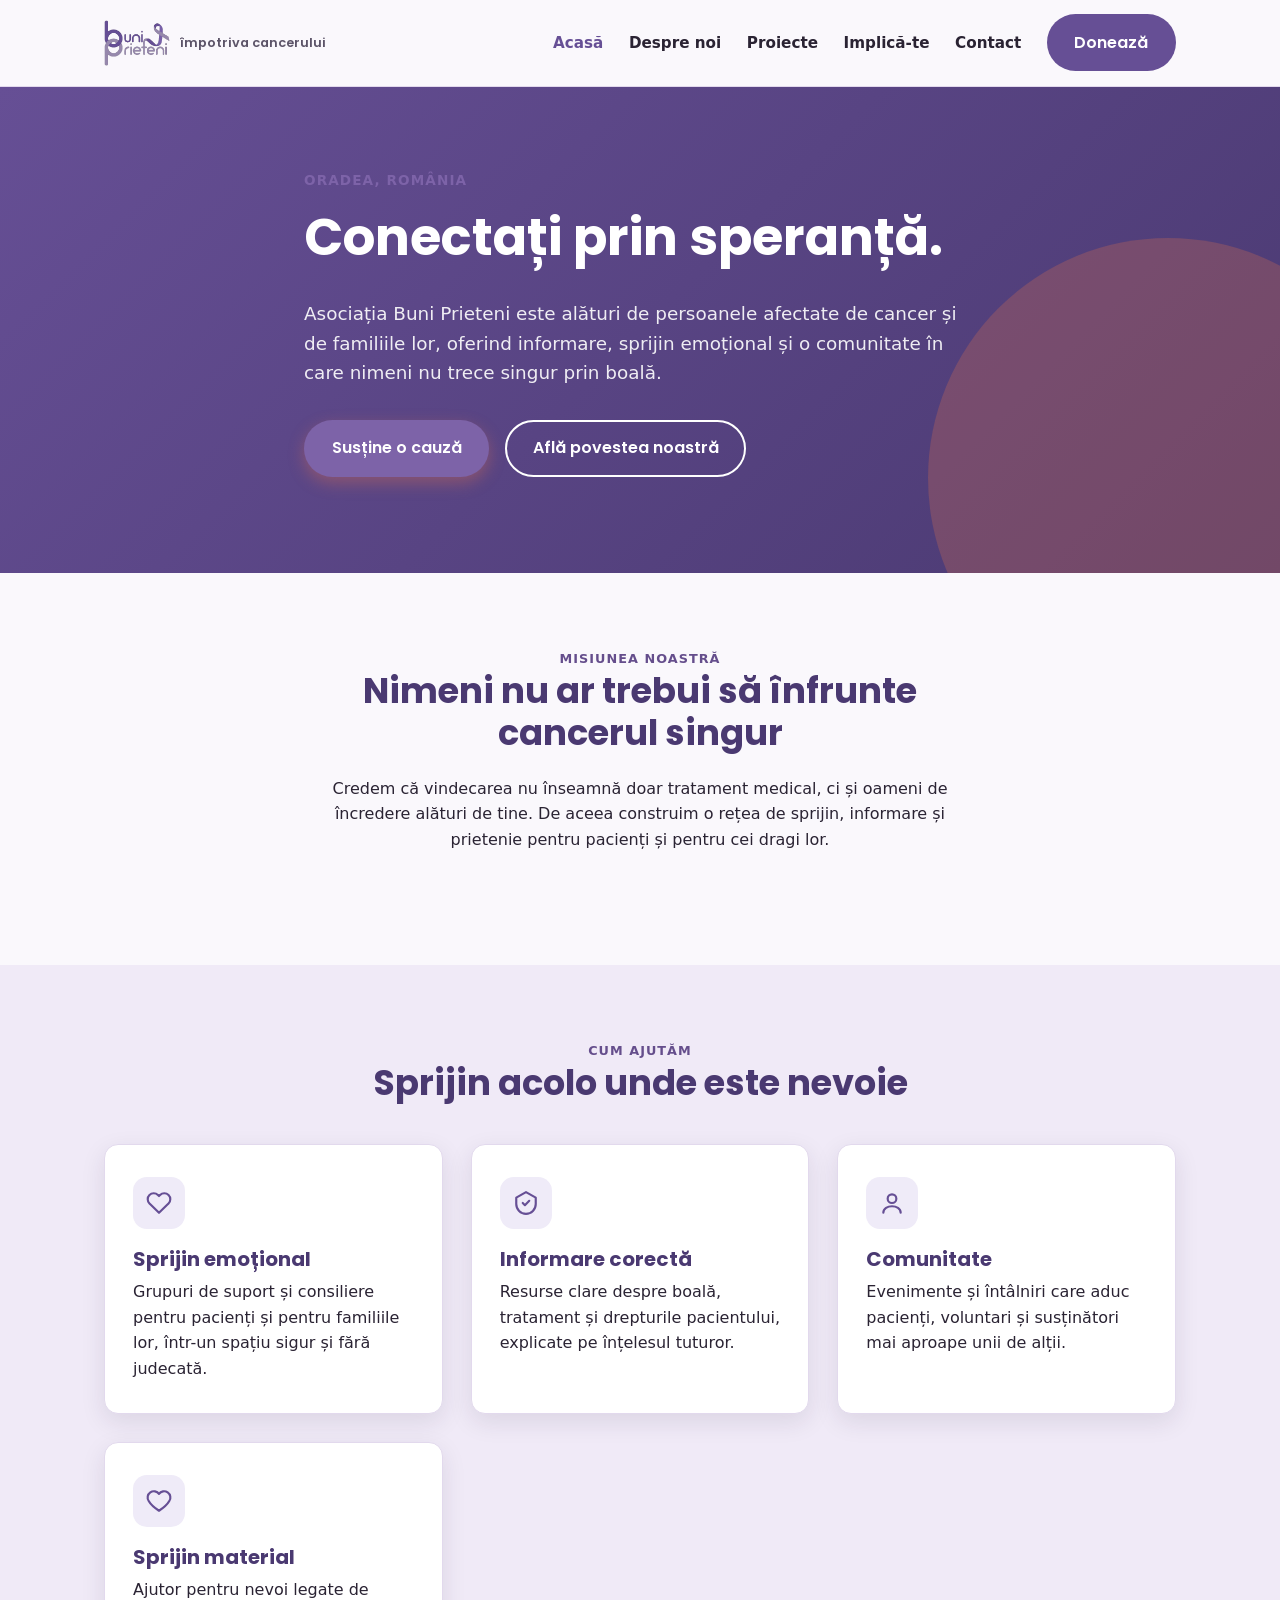
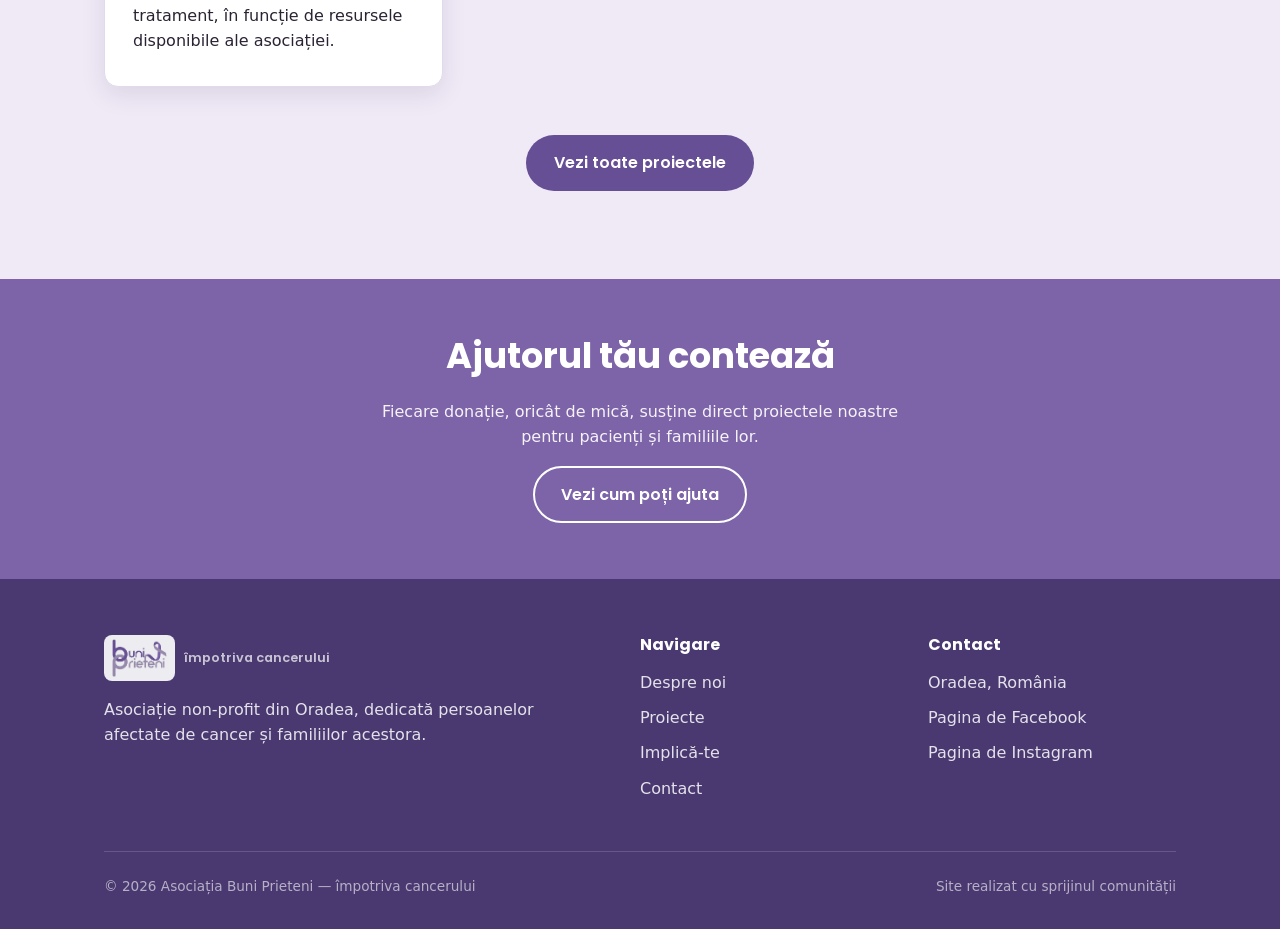
==== index.html @ 557af730 "Add Instagram links, rename Programe to Proiecte, add real projects - Add Instagram page link to eve" ====
<!DOCTYPE html>
<html lang="ro">
<head>
  <meta charset="UTF-8" />
  <meta name="viewport" content="width=device-width, initial-scale=1.0" />
  <title>Asociația Buni Prieteni — Împotriva cancerului, conectați prin speranță</title>
  <meta name="description" content="Asociația Buni Prieteni sprijină persoanele afectate de cancer și familiile acestora din Oradea, prin informare, suport emoțional și comunitate." />
  <link rel="icon" type="image/png" href="assets/img/favicon.png" />
  <link rel="preconnect" href="https://fonts.googleapis.com" />
  <link rel="preconnect" href="https://fonts.gstatic.com" crossorigin />
  <link href="https://fonts.googleapis.com/css2?family=Poppins:wght@400;600;700&display=swap" rel="stylesheet" />
  <link rel="stylesheet" href="assets/css/style.css" />
  <meta property="og:title" content="Asociația Buni Prieteni — Împotriva cancerului, conectați prin speranță" />
  <meta property="og:description" content="Sprijinim persoanele afectate de cancer și familiile acestora din Oradea, prin informare, suport emoțional și comunitate." />
  <meta property="og:type" content="website" />
</head>
<body>
  <a class="skip-link" href="#continut">Sari la conținut</a>

  <header class="site-header">
    <div class="container">
      <a class="brand" href="index.html">
        <img src="assets/img/logo.png" alt="Asociația Buni Prieteni" height="46" />
        <span class="brand-tagline">împotriva cancerului</span>
      </a>
      <nav class="main-nav" id="main-nav" aria-label="Navigare principală">
        <ul>
          <li><a href="index.html" aria-current="page">Acasă</a></li>
          <li><a href="despre.html">Despre noi</a></li>
          <li><a href="proiecte.html">Proiecte</a></li>
          <li><a href="implica-te.html">Implică-te</a></li>
          <li><a href="contact.html">Contact</a></li>
        </ul>
        <a class="btn btn-secondary" href="implica-te.html">Donează</a>
      </nav>
      <button class="nav-toggle" aria-label="Deschide meniul" aria-expanded="false" aria-controls="main-nav">
        <span></span>
      </button>
    </div>
  </header>

  <main id="continut">
    <section class="hero">
      <div class="container">
        <span class="eyebrow">Oradea, România</span>
        <h1>Conectați prin speranță.</h1>
        <p class="lead">
          Asociația Buni Prieteni este alături de persoanele afectate de cancer și de familiile
          lor, oferind informare, sprijin emoțional și o comunitate în care nimeni nu trece
          singur prin boală.
        </p>
        <div class="hero-actions">
          <a class="btn btn-primary" href="implica-te.html">Susține o cauză</a>
          <a class="btn btn-outline" href="despre.html">Află povestea noastră</a>
        </div>
      </div>
    </section>

    <section>
      <div class="container">
        <div class="section-header">
          <span class="eyebrow-dark">Misiunea noastră</span>
          <h2>Nimeni nu ar trebui să înfrunte cancerul singur</h2>
          <p>
            Credem că vindecarea nu înseamnă doar tratament medical, ci și oameni de încredere
            alături de tine. De aceea construim o rețea de sprijin, informare și prietenie
            pentru pacienți și pentru cei dragi lor.
          </p>
        </div>
      </div>
    </section>

    <section class="section-alt">
      <div class="container">
        <div class="section-header">
          <span class="eyebrow-dark">Cum ajutăm</span>
          <h2>Sprijin acolo unde este nevoie</h2>
        </div>
        <div class="card-grid">
          <div class="card">
            <div class="icon">
              <svg viewBox="0 0 24 24" fill="none" stroke="currentColor" stroke-width="2" stroke-linecap="round" stroke-linejoin="round"><path d="M20.8 4.6a5.5 5.5 0 0 0-7.8 0L12 5.6l-1-1a5.5 5.5 0 1 0-7.8 7.8l1 1L12 21l7.8-7.6 1-1a5.5 5.5 0 0 0 0-7.8Z"/></svg>
            </div>
            <h3>Sprijin emoțional</h3>
            <p>Grupuri de suport și consiliere pentru pacienți și pentru familiile lor, într-un spațiu sigur și fără judecată.</p>
          </div>
          <div class="card">
            <div class="icon">
              <svg viewBox="0 0 24 24" fill="none" stroke="currentColor" stroke-width="2" stroke-linecap="round" stroke-linejoin="round"><path d="M12 2 3 7v6c0 5 4 9 9 9s9-4 9-9V7Z"/><path d="M9 12l2 2 4-4"/></svg>
            </div>
            <h3>Informare corectă</h3>
            <p>Resurse clare despre boală, tratament și drepturile pacientului, explicate pe înțelesul tuturor.</p>
          </div>
          <div class="card">
            <div class="icon">
              <svg viewBox="0 0 24 24" fill="none" stroke="currentColor" stroke-width="2" stroke-linecap="round" stroke-linejoin="round"><circle cx="12" cy="8" r="4"/><path d="M4 21c0-4 4-6 8-6s8 2 8 6"/></svg>
            </div>
            <h3>Comunitate</h3>
            <p>Evenimente și întâlniri care aduc pacienți, voluntari și susținători mai aproape unii de alții.</p>
          </div>
          <div class="card">
            <div class="icon">
              <svg viewBox="0 0 24 24" fill="none" stroke="currentColor" stroke-width="2" stroke-linecap="round" stroke-linejoin="round"><path d="M12 21s-7-4.6-9.5-9A5.5 5.5 0 0 1 12 5.5 5.5 5.5 0 0 1 21.5 12c-2.5 4.4-9.5 9-9.5 9Z"/></svg>
            </div>
            <h3>Sprijin material</h3>
            <p>Ajutor pentru nevoi legate de tratament, în funcție de resursele disponibile ale asociației.</p>
          </div>
        </div>
        <p class="text-center mt-lg">
          <a class="btn btn-secondary" href="proiecte.html">Vezi toate proiectele</a>
        </p>
      </div>
    </section>

    <section class="cta-banner">
      <div class="container">
        <h2>Ajutorul tău contează</h2>
        <p>Fiecare donație, oricât de mică, susține direct proiectele noastre pentru pacienți și familiile lor.</p>
        <a class="btn btn-outline" href="implica-te.html">Vezi cum poți ajuta</a>
      </div>
    </section>
  </main>

  <footer class="site-footer">
    <div class="container">
      <div class="footer-grid">
        <div>
          <a class="brand" href="index.html" style="margin-bottom:1rem;">
            <img src="assets/img/logo.png" alt="Asociația Buni Prieteni" height="34" />
            <span class="brand-tagline">împotriva cancerului</span>
          </a>
          <p>Asociație non-profit din Oradea, dedicată persoanelor afectate de cancer și familiilor acestora.</p>
        </div>
        <div>
          <h4>Navigare</h4>
          <ul>
            <li><a href="despre.html">Despre noi</a></li>
            <li><a href="proiecte.html">Proiecte</a></li>
            <li><a href="implica-te.html">Implică-te</a></li>
            <li><a href="contact.html">Contact</a></li>
          </ul>
        </div>
        <div>
          <h4>Contact</h4>
          <ul>
            <li>Oradea, România</li>
            <li><a href="https://www.facebook.com/share/19CaFjeHvA/" target="_blank" rel="noopener">Pagina de Facebook</a></li>
            <li><a href="https://www.instagram.com/asociatia.buniprieteni" target="_blank" rel="noopener">Pagina de Instagram</a></li>
          </ul>
        </div>
      </div>
      <div class="footer-bottom">
        <span>&copy; <span id="year"></span> Asociația Buni Prieteni — împotriva cancerului</span>
        <span>Site realizat cu sprijinul comunității</span>
      </div>
    </div>
  </footer>

  <script src="assets/js/main.js"></script>
  <script>document.getElementById("year").textContent = new Date().getFullYear();</script>
</body>
</html>
---- assets/css/style.css ----
/* Asociația Buni Prieteni — stylesheet
   Palette is sampled directly from assets/img/logo.png (the association's
   two-tone purple wordmark + awareness ribbon). */

:root {
  --color-primary: #664f95;
  --color-primary-dark: #4a3971;
  --color-primary-light: #efebf8;
  --color-accent: #7d63a8;
  --color-accent-dark: #654e8c;
  --color-bg: #faf8fc;
  --color-bg-alt: #f0eaf7;
  --color-text: #2a2333;
  --color-text-muted: #5c5468;
  --color-white: #ffffff;
  --color-border: #e2d9ed;

  --font-heading: "Poppins", "Segoe UI", system-ui, sans-serif;
  --font-body: "Segoe UI", system-ui, -apple-system, sans-serif;

  --radius: 14px;
  --shadow: 0 8px 24px rgba(42, 30, 60, 0.1);
  --max-width: 1120px;
}

* {
  box-sizing: border-box;
}

html {
  scroll-behavior: smooth;
}

body {
  margin: 0;
  font-family: var(--font-body);
  color: var(--color-text);
  background: var(--color-bg);
  line-height: 1.6;
  overflow-x: hidden;
}

img {
  max-width: 100%;
  display: block;
}

a {
  color: var(--color-primary);
}

h1, h2, h3, h4 {
  font-family: var(--font-heading);
  line-height: 1.2;
  margin: 0 0 0.6em;
  color: var(--color-primary-dark);
}

h1 { font-size: clamp(2rem, 4vw + 1rem, 3.2rem); }
h2 { font-size: clamp(1.5rem, 2vw + 1rem, 2.2rem); }
h3 { font-size: 1.25rem; }

p {
  margin: 0 0 1em;
}

.container {
  max-width: var(--max-width);
  margin: 0 auto;
  padding: 0 1.5rem;
}

.skip-link {
  position: absolute;
  left: -999px;
  top: 0;
  background: var(--color-primary);
  color: #fff;
  padding: 0.75rem 1.25rem;
  z-index: 1000;
  border-radius: 0 0 8px 0;
}

.skip-link:focus {
  left: 0;
}

/* Buttons */
.btn {
  display: inline-block;
  padding: 0.85rem 1.6rem;
  border-radius: 999px;
  font-family: var(--font-heading);
  font-weight: 600;
  text-decoration: none;
  border: 2px solid transparent;
  cursor: pointer;
  transition: transform 0.15s ease, box-shadow 0.15s ease, background 0.15s ease;
  font-size: 1rem;
}

.btn:hover {
  transform: translateY(-2px);
}

.btn-primary {
  background: var(--color-accent);
  color: #fff;
  box-shadow: 0 6px 16px rgba(232, 115, 74, 0.35);
}

.btn-primary:hover {
  background: var(--color-accent-dark);
}

.btn-outline {
  background: transparent;
  border-color: var(--color-white);
  color: var(--color-white);
}

.btn-outline:hover {
  background: rgba(255, 255, 255, 0.15);
}

.btn-secondary {
  background: var(--color-primary);
  color: #fff;
}

.btn-secondary:hover {
  background: var(--color-primary-dark);
}

/* Header */
.site-header {
  position: sticky;
  top: 0;
  z-index: 100;
  background: var(--color-bg);
  border-bottom: 1px solid var(--color-border);
}

.site-header .container {
  display: flex;
  align-items: center;
  justify-content: space-between;
  padding-top: 0.9rem;
  padding-bottom: 0.9rem;
}

.brand {
  display: flex;
  align-items: center;
  gap: 0.6rem;
  text-decoration: none;
  color: var(--color-primary-dark);
}

.brand img {
  height: 46px;
  width: auto;
}

.brand-tagline {
  font-family: var(--font-heading);
  font-weight: 600;
  font-size: 0.8rem;
  color: var(--color-text-muted);
  white-space: nowrap;
}

.main-nav {
  display: flex;
  align-items: center;
  gap: 1.6rem;
}

.main-nav ul {
  list-style: none;
  display: flex;
  gap: 1.6rem;
  margin: 0;
  padding: 0;
}

.main-nav a:not(.btn) {
  text-decoration: none;
  color: var(--color-text);
  font-weight: 600;
  font-size: 0.95rem;
}

.main-nav a:not(.btn):hover,
.main-nav a[aria-current="page"] {
  color: var(--color-primary);
}

.nav-toggle {
  display: none;
  background: none;
  border: none;
  cursor: pointer;
  padding: 0.4rem;
}

.nav-toggle span,
.nav-toggle::before,
.nav-toggle::after {
  content: "";
  display: block;
  width: 26px;
  height: 3px;
  margin: 5px 0;
  background: var(--color-primary-dark);
  border-radius: 2px;
  transition: transform 0.2s ease, opacity 0.2s ease;
}

@media (max-width: 820px) {
  .nav-toggle {
    display: block;
  }

  .main-nav {
    position: absolute;
    top: 100%;
    left: 0;
    right: 0;
    background: var(--color-bg);
    border-bottom: 1px solid var(--color-border);
    flex-direction: column;
    align-items: stretch;
    padding: 1rem 1.5rem 1.5rem;
    gap: 1rem;
    transform: translateY(-8px);
    opacity: 0;
    pointer-events: none;
    transition: transform 0.2s ease, opacity 0.2s ease;
  }

  .main-nav.is-open {
    transform: translateY(0);
    opacity: 1;
    pointer-events: auto;
  }

  .main-nav ul {
    flex-direction: column;
    gap: 0.9rem;
  }

  .main-nav .btn {
    text-align: center;
  }

  .nav-toggle[aria-expanded="true"] span {
    opacity: 0;
  }

  .nav-toggle[aria-expanded="true"]::before {
    transform: translateY(8px) rotate(45deg);
  }

  .nav-toggle[aria-expanded="true"]::after {
    transform: translateY(-8px) rotate(-45deg);
  }
}

/* Hero */
.hero {
  background: linear-gradient(135deg, var(--color-primary) 0%, var(--color-primary-dark) 100%);
  color: #fff;
  padding: 5rem 0 6rem;
  position: relative;
  overflow: hidden;
  isolation: isolate;
}

.hero::after {
  content: "";
  position: absolute;
  right: -10%;
  bottom: -30%;
  width: 480px;
  height: 480px;
  border-radius: 50%;
  background: rgba(232, 115, 74, 0.25);
}

.hero .container {
  position: relative;
  z-index: 1;
  max-width: 720px;
}

.hero .eyebrow {
  text-transform: uppercase;
  letter-spacing: 0.08em;
  font-size: 0.85rem;
  font-weight: 700;
  color: var(--color-accent);
  margin-bottom: 1rem;
  display: inline-block;
}

.hero h1 {
  color: #fff;
}

.hero p.lead {
  font-size: 1.15rem;
  color: rgba(255, 255, 255, 0.9);
  max-width: 60ch;
}

.hero-actions {
  display: flex;
  gap: 1rem;
  flex-wrap: wrap;
  margin-top: 2rem;
}

.page-hero {
  padding: 3.5rem 0;
}

.page-hero p.lead {
  font-size: 1.05rem;
}

/* Sections */
section {
  padding: 4.5rem 0;
}

.section-alt {
  background: var(--color-bg-alt);
}

.section-header {
  max-width: 640px;
  margin: 0 auto 2.5rem;
  text-align: center;
}

.section-header.align-left {
  margin-left: 0;
  text-align: left;
}

.eyebrow-dark {
  text-transform: uppercase;
  letter-spacing: 0.08em;
  font-size: 0.8rem;
  font-weight: 700;
  color: var(--color-accent-dark);
}

/* Card grid */
.card-grid {
  display: grid;
  grid-template-columns: repeat(auto-fit, minmax(250px, 1fr));
  gap: 1.75rem;
}

.card {
  background: var(--color-white);
  border-radius: var(--radius);
  padding: 2rem 1.75rem;
  box-shadow: var(--shadow);
  border: 1px solid var(--color-border);
}

.card .icon {
  width: 52px;
  height: 52px;
  border-radius: 14px;
  background: var(--color-primary-light);
  color: var(--color-primary);
  display: flex;
  align-items: center;
  justify-content: center;
  margin-bottom: 1.1rem;
}

.card .icon svg {
  width: 26px;
  height: 26px;
}

.card h3 {
  margin-bottom: 0.5rem;
}

.card p:last-child {
  margin-bottom: 0;
}

/* Two column */
.two-col {
  display: grid;
  grid-template-columns: 1fr 1fr;
  gap: 3rem;
  align-items: center;
}

@media (max-width: 780px) {
  .two-col {
    grid-template-columns: 1fr;
  }
}

.media-block {
  background: var(--color-primary-light);
  border-radius: var(--radius);
  min-height: 280px;
  display: flex;
  align-items: center;
  justify-content: center;
  overflow: hidden;
}

.media-block svg {
  width: 70%;
  height: 70%;
}

/* Facebook post embed */
.fb-embed {
  display: flex;
  justify-content: center;
  overflow-x: auto;
}

.fb-embed iframe {
  max-width: 100%;
}

/* Values list */
.values-grid {
  display: grid;
  grid-template-columns: repeat(auto-fit, minmax(220px, 1fr));
  gap: 1.5rem;
}

.value-item {
  padding: 1.5rem;
  border-left: 4px solid var(--color-accent);
  background: var(--color-white);
  border-radius: 0 var(--radius) var(--radius) 0;
}

/* CTA banner */
.cta-banner {
  background: var(--color-accent);
  color: #fff;
  text-align: center;
  padding: 3.5rem 0;
}

.cta-banner h2 {
  color: #fff;
}

.cta-banner p {
  color: rgba(255, 255, 255, 0.92);
  max-width: 55ch;
  margin-left: auto;
  margin-right: auto;
}

.cta-banner .btn-outline {
  border-color: #fff;
}

/* Ways to help / donate page */
.donate-methods {
  display: grid;
  grid-template-columns: repeat(auto-fit, minmax(260px, 1fr));
  gap: 1.75rem;
}

.donate-card {
  background: var(--color-white);
  border-radius: var(--radius);
  padding: 2rem;
  border: 1px solid var(--color-border);
}

.donate-card h3 {
  display: flex;
  align-items: center;
  gap: 0.6rem;
}

.fact-box {
  background: var(--color-primary-light);
  border-radius: var(--radius);
  padding: 1.5rem 1.75rem;
  margin-top: 1rem;
}

.fact-box dt {
  font-weight: 700;
  color: var(--color-primary-dark);
  margin-top: 0.75rem;
}

.fact-box dt:first-child {
  margin-top: 0;
}

.fact-box dd {
  margin: 0.15rem 0 0;
}

.placeholder-note {
  display: inline-block;
  font-size: 0.78rem;
  font-weight: 700;
  color: var(--color-accent-dark);
  background: #f1e9f8;
  border-radius: 999px;
  padding: 0.15rem 0.65rem;
  margin-left: 0.4rem;
  vertical-align: middle;
}

/* Contact page */
.contact-grid {
  display: grid;
  grid-template-columns: 1fr 1fr;
  gap: 3rem;
}

@media (max-width: 780px) {
  .contact-grid {
    grid-template-columns: 1fr;
  }
}

.contact-list {
  list-style: none;
  padding: 0;
  margin: 0;
}

.contact-list li {
  display: flex;
  gap: 0.9rem;
  padding: 1rem 0;
  border-bottom: 1px solid var(--color-border);
}

.contact-list .icon {
  width: 40px;
  height: 40px;
  flex-shrink: 0;
  border-radius: 10px;
  background: var(--color-primary-light);
  color: var(--color-primary);
  display: flex;
  align-items: center;
  justify-content: center;
}

.contact-list .icon svg {
  width: 20px;
  height: 20px;
}

.social-links {
  display: flex;
  gap: 0.8rem;
  margin-top: 1.5rem;
}

.social-links a {
  width: 42px;
  height: 42px;
  border-radius: 50%;
  background: var(--color-primary-light);
  color: var(--color-primary);
  display: flex;
  align-items: center;
  justify-content: center;
  text-decoration: none;
}

.social-links a:hover {
  background: var(--color-primary);
  color: #fff;
}

.social-links svg {
  width: 20px;
  height: 20px;
}

/* Footer */
.site-footer {
  background: var(--color-primary-dark);
  color: rgba(255, 255, 255, 0.85);
  padding: 3.5rem 0 2rem;
}

.footer-grid {
  display: grid;
  grid-template-columns: 2fr 1fr 1fr;
  gap: 2.5rem;
  margin-bottom: 2.5rem;
}

@media (max-width: 700px) {
  .footer-grid {
    grid-template-columns: 1fr;
  }
}

.site-footer h4 {
  color: #fff;
  font-size: 1rem;
  margin-bottom: 1rem;
}

.site-footer .brand-tagline {
  color: rgba(255, 255, 255, 0.7);
}

.site-footer .brand img {
  background: rgba(255, 255, 255, 0.9);
  border-radius: 8px;
  padding: 4px 8px;
}

.site-footer ul {
  list-style: none;
  padding: 0;
  margin: 0;
}

.site-footer ul li {
  margin-bottom: 0.6rem;
}

.site-footer a {
  color: rgba(255, 255, 255, 0.85);
  text-decoration: none;
}

.site-footer a:hover {
  color: #fff;
  text-decoration: underline;
}

.footer-bottom {
  border-top: 1px solid rgba(255, 255, 255, 0.15);
  padding-top: 1.5rem;
  font-size: 0.85rem;
  display: flex;
  justify-content: space-between;
  flex-wrap: wrap;
  gap: 0.5rem;
  color: rgba(255, 255, 255, 0.6);
}

/* Utility */
.text-center {
  text-align: center;
}

.mt-lg {
  margin-top: 3rem;
}
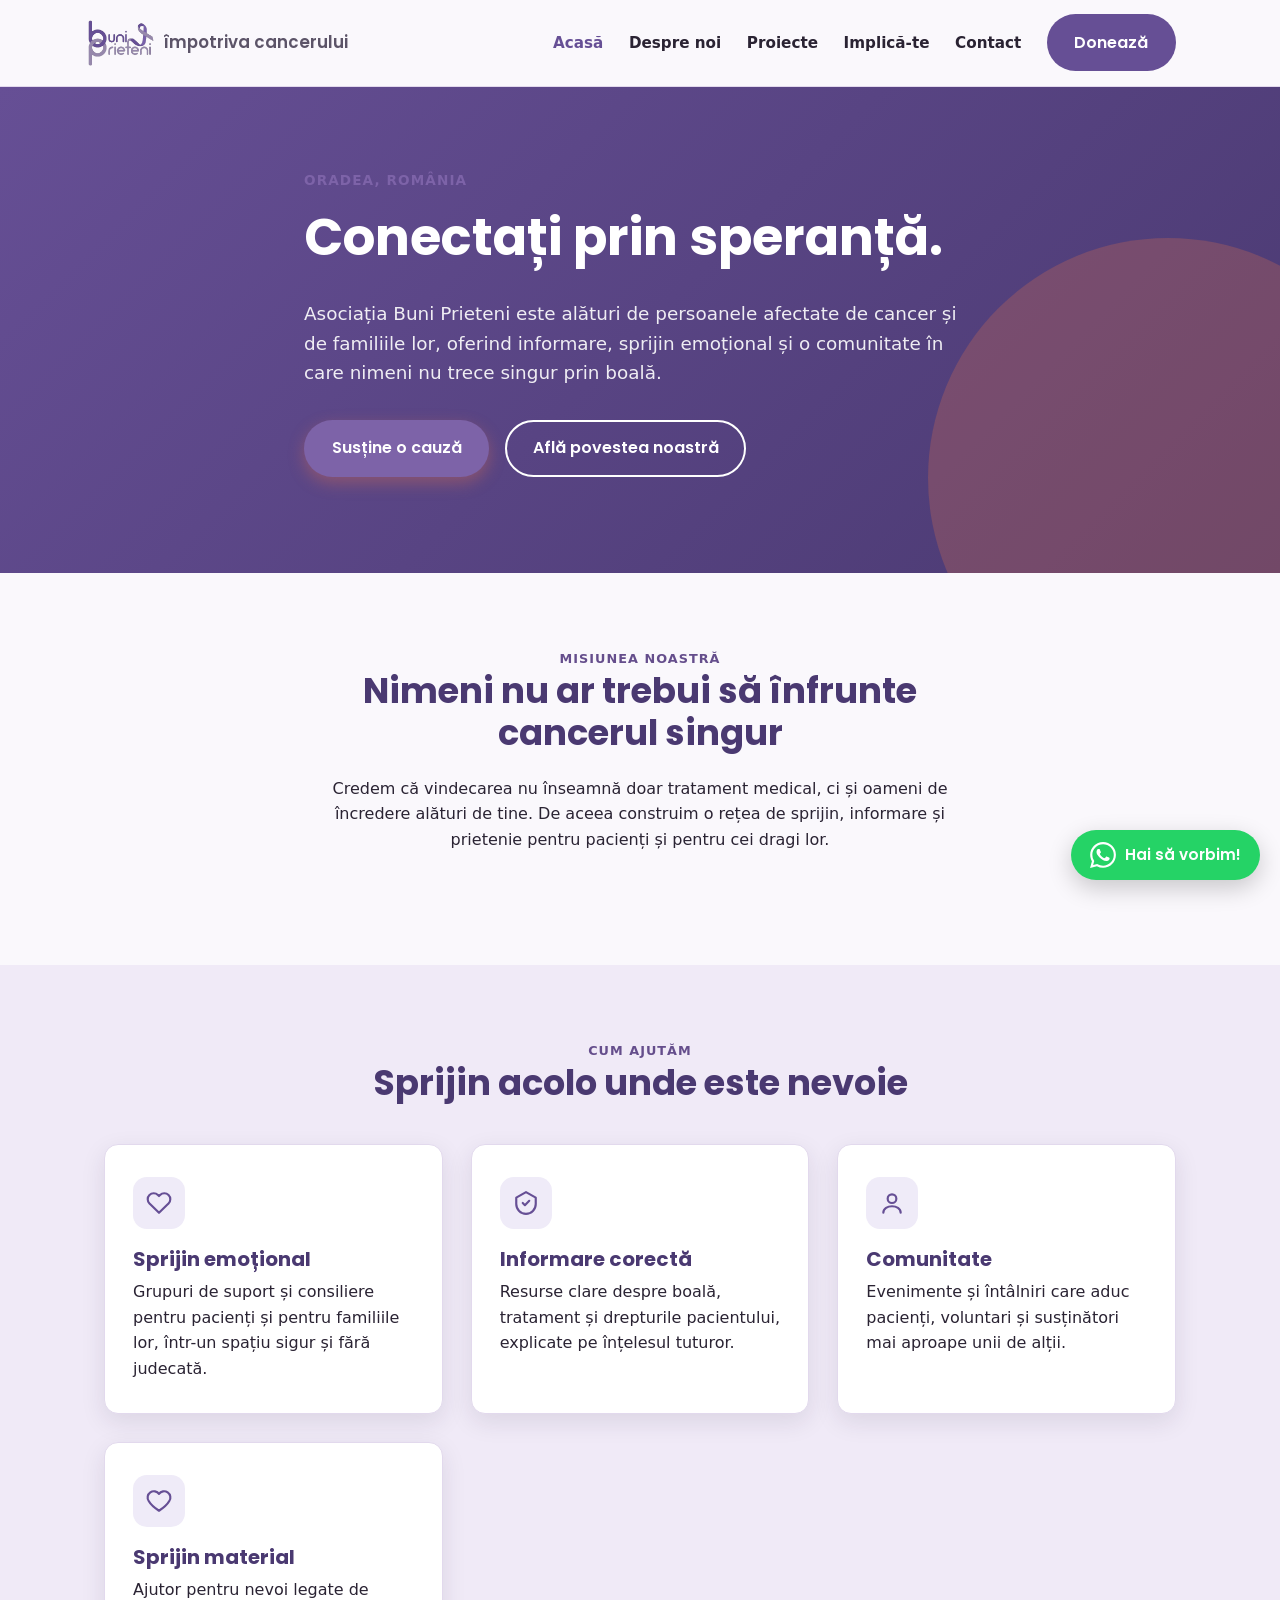
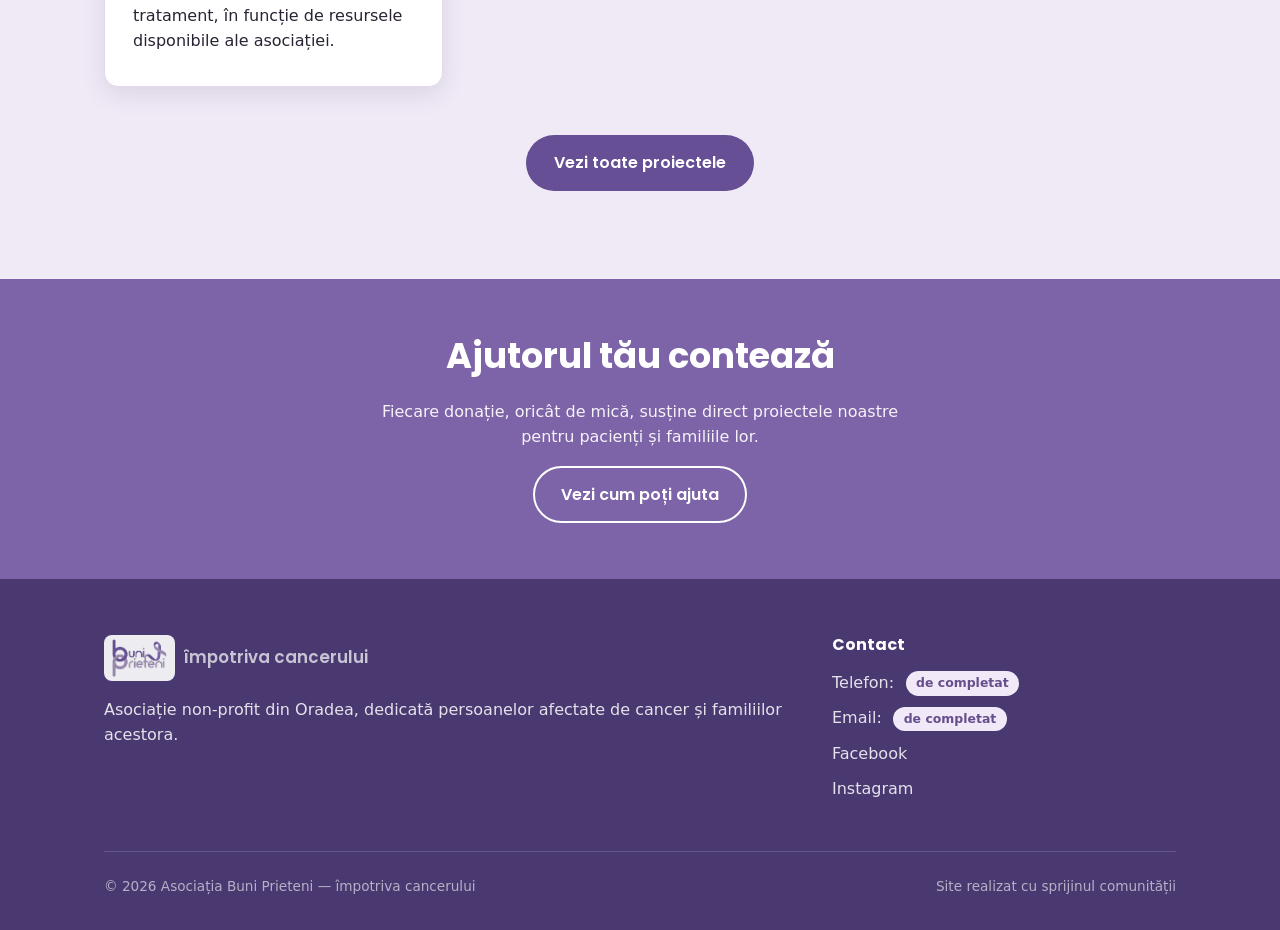
==== commit 7c4f444c: "Refine header, hero, footer and add WhatsApp button - Header: shift logo left and enlarge the "împot" ====
--- a/index.html
+++ b/index.html
@@ -132,20 +132,12 @@
           <p>Asociație non-profit din Oradea, dedicată persoanelor afectate de cancer și familiilor acestora.</p>
         </div>
         <div>
-          <h4>Navigare</h4>
-          <ul>
-            <li><a href="despre.html">Despre noi</a></li>
-            <li><a href="proiecte.html">Proiecte</a></li>
-            <li><a href="implica-te.html">Implică-te</a></li>
-            <li><a href="contact.html">Contact</a></li>
-          </ul>
-        </div>
-        <div>
           <h4>Contact</h4>
           <ul>
-            <li>Oradea, România</li>
-            <li><a href="https://www.facebook.com/share/19CaFjeHvA/" target="_blank" rel="noopener">Pagina de Facebook</a></li>
-            <li><a href="https://www.instagram.com/asociatia.buniprieteni" target="_blank" rel="noopener">Pagina de Instagram</a></li>
+            <li>Telefon: <span class="placeholder-note">de completat</span></li>
+            <li>Email: <span class="placeholder-note">de completat</span></li>
+            <li><a href="https://www.facebook.com/share/19CaFjeHvA/" target="_blank" rel="noopener">Facebook</a></li>
+            <li><a href="https://www.instagram.com/asociatia.buniprieteni" target="_blank" rel="noopener">Instagram</a></li>
           </ul>
         </div>
       </div>
@@ -156,6 +148,12 @@
     </div>
   </footer>
 
+  <!-- Buton flotant WhatsApp — înlocuiește 40XXXXXXXXX cu numărul asociației în format internațional, fără + -->
+  <a class="whatsapp-float" href="https://wa.me/40XXXXXXXXX" target="_blank" rel="noopener" aria-label="Scrie-ne pe WhatsApp">
+    <svg viewBox="0 0 24 24" fill="currentColor" aria-hidden="true"><path d="M17.5 14.38c-.3-.15-1.77-.87-2.04-.97-.27-.1-.47-.15-.67.15-.2.3-.77.96-.94 1.16-.17.2-.35.22-.64.07-.3-.15-1.26-.46-2.4-1.48-.89-.79-1.49-1.77-1.66-2.07-.17-.3-.02-.46.13-.61.13-.13.3-.35.44-.52.15-.17.2-.3.3-.5.1-.2.05-.37-.02-.52-.08-.15-.67-1.62-.92-2.22-.24-.58-.49-.5-.67-.51l-.57-.01c-.2 0-.52.07-.79.37-.27.3-1.04 1.01-1.04 2.48 0 1.46 1.06 2.87 1.21 3.07.15.2 2.1 3.2 5.08 4.49.71.3 1.26.49 1.69.62.71.23 1.36.2 1.87.12.57-.08 1.76-.72 2.01-1.41.25-.7.25-1.29.17-1.42-.07-.13-.27-.2-.57-.35Zm-5.45 7.44h-.01a9.87 9.87 0 0 1-5.03-1.38l-.36-.21-3.74.98 1-3.64-.24-.38a9.86 9.86 0 0 1-1.51-5.26c0-5.45 4.44-9.88 9.9-9.88 2.64 0 5.12 1.03 6.99 2.9a9.82 9.82 0 0 1 2.9 6.99c0 5.45-4.44 9.88-9.9 9.88Zm8.42-18.3A11.8 11.8 0 0 0 12.05 0C5.5 0 .18 5.33.17 11.88c0 2.1.55 4.14 1.6 5.95L.08 24l6.3-1.65a11.85 11.85 0 0 0 5.66 1.44h.01c6.54 0 11.86-5.33 11.87-11.88a11.8 11.8 0 0 0-3.48-8.4Z"/></svg>
+    <span>Hai să vorbim!</span>
+  </a>
+
   <script src="assets/js/main.js"></script>
   <script>document.getElementById("year").textContent = new Date().getFullYear();</script>
 </body>
--- a/assets/css/style.css
+++ b/assets/css/style.css
@@ -147,6 +147,7 @@
   justify-content: space-between;
   padding-top: 0.9rem;
   padding-bottom: 0.9rem;
+  padding-left: 0.5rem;
 }
 
 .brand {
@@ -165,7 +166,7 @@
 .brand-tagline {
   font-family: var(--font-heading);
   font-weight: 600;
-  font-size: 0.8rem;
+  font-size: 1.05rem;
   color: var(--color-text-muted);
   white-space: nowrap;
 }
@@ -325,8 +326,29 @@
   padding: 3.5rem 0;
 }
 
+/* Inner-page heroes align their content with the rest of the page (flush left)
+   instead of the centered narrow box used by the home hero. */
+.page-hero .container {
+  max-width: var(--max-width);
+}
+
+.page-hero .eyebrow {
+  color: #fff;
+  font-size: 1.15rem;
+}
+
 .page-hero p.lead {
   font-size: 1.05rem;
+}
+
+/* Smaller subtitle stacked under a hero heading (e.g. Contact page) */
+.hero-subtitle {
+  display: block;
+  font-family: var(--font-heading);
+  font-weight: 600;
+  font-size: clamp(1.2rem, 1.5vw + 0.8rem, 1.7rem);
+  color: rgba(255, 255, 255, 0.9);
+  margin-top: 0.35rem;
 }
 
 /* Sections */
@@ -607,7 +629,7 @@
 
 .footer-grid {
   display: grid;
-  grid-template-columns: 2fr 1fr 1fr;
+  grid-template-columns: 2fr 1fr;
   gap: 2.5rem;
   margin-bottom: 2.5rem;
 }
@@ -665,6 +687,50 @@
   color: rgba(255, 255, 255, 0.6);
 }
 
+/* Floating WhatsApp button */
+.whatsapp-float {
+  position: fixed;
+  right: 1.25rem;
+  bottom: 1.25rem;
+  z-index: 200;
+  display: inline-flex;
+  align-items: center;
+  gap: 0.55rem;
+  background: #25d366;
+  color: #fff;
+  font-family: var(--font-heading);
+  font-weight: 600;
+  font-size: 0.95rem;
+  text-decoration: none;
+  padding: 0.75rem 1.2rem;
+  border-radius: 999px;
+  box-shadow: 0 8px 24px rgba(0, 0, 0, 0.2);
+  transition: transform 0.15s ease, box-shadow 0.15s ease;
+}
+
+.whatsapp-float:hover {
+  transform: translateY(-2px);
+  box-shadow: 0 12px 28px rgba(0, 0, 0, 0.28);
+}
+
+.whatsapp-float svg {
+  width: 26px;
+  height: 26px;
+  flex-shrink: 0;
+}
+
+@media (max-width: 480px) {
+  .whatsapp-float {
+    right: 1rem;
+    bottom: 1rem;
+    padding: 0.7rem;
+  }
+
+  .whatsapp-float span {
+    display: none;
+  }
+}
+
 /* Utility */
 .text-center {
   text-align: center;
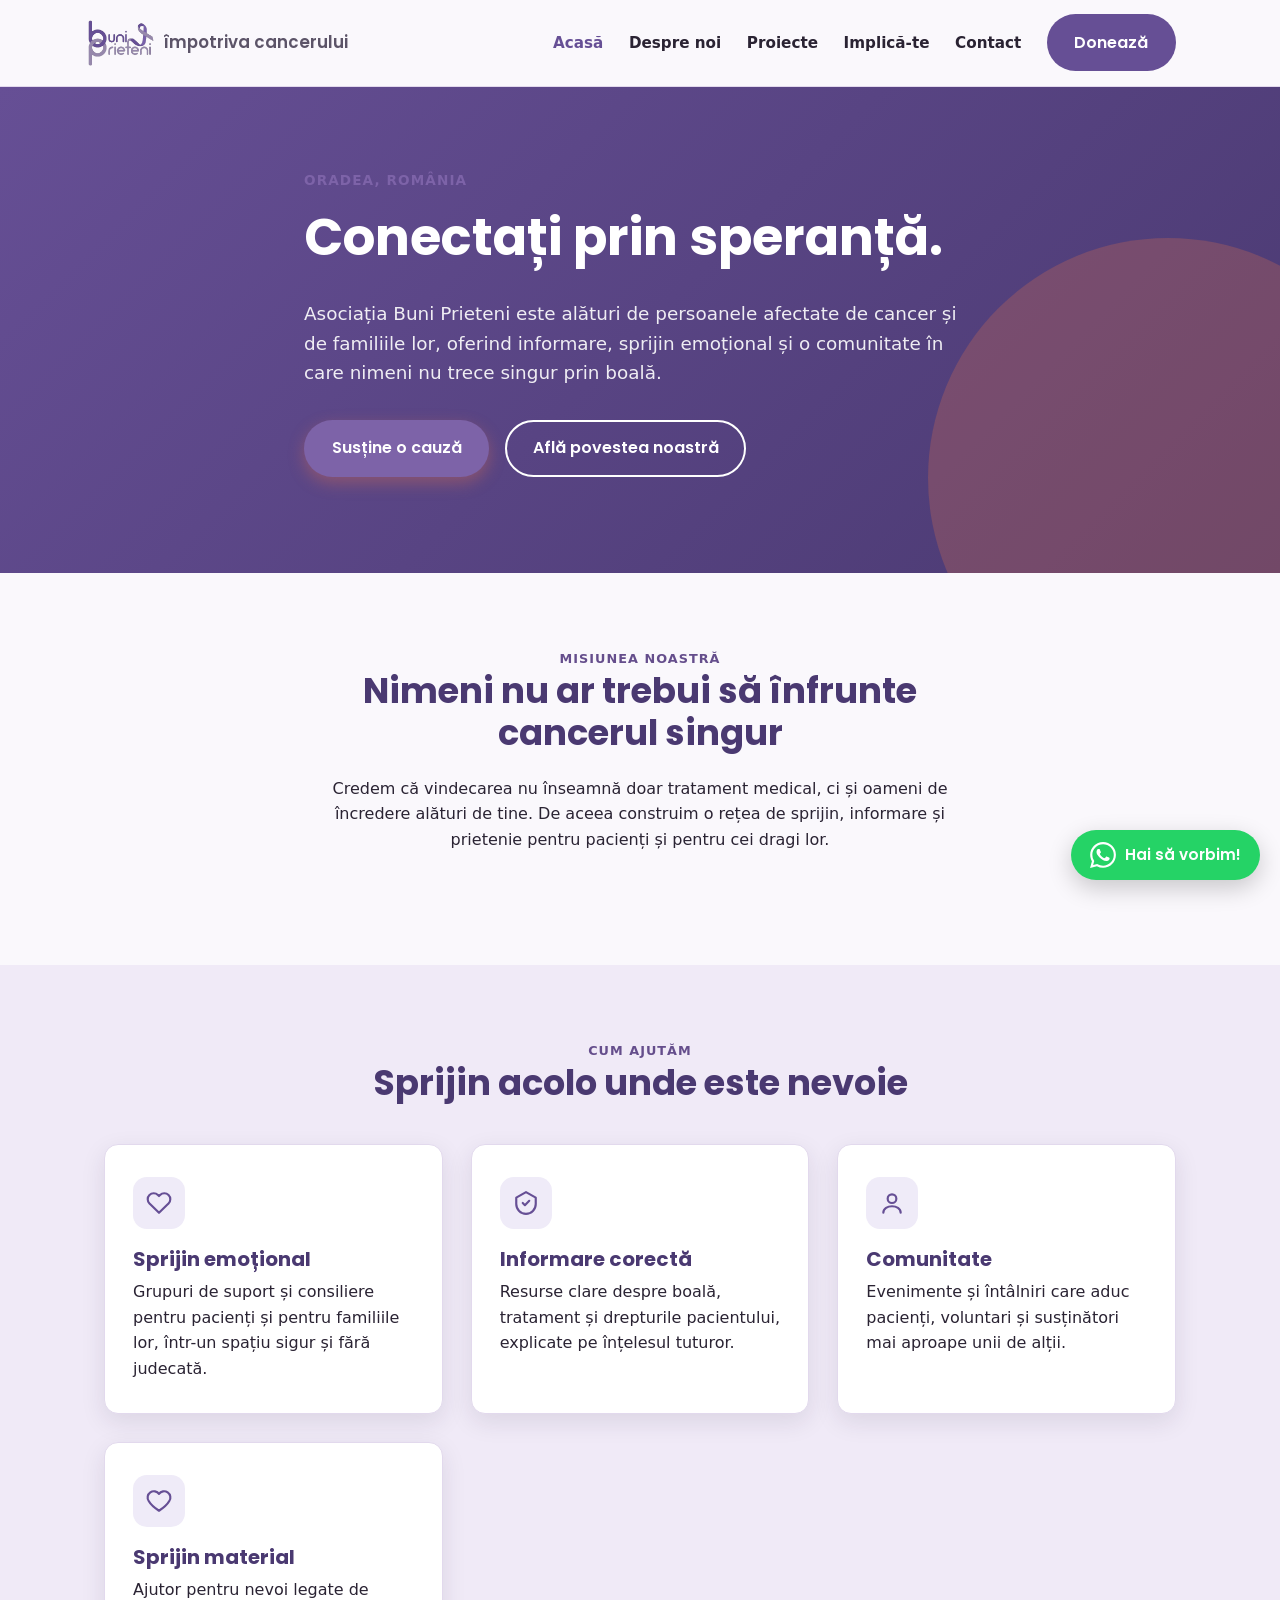
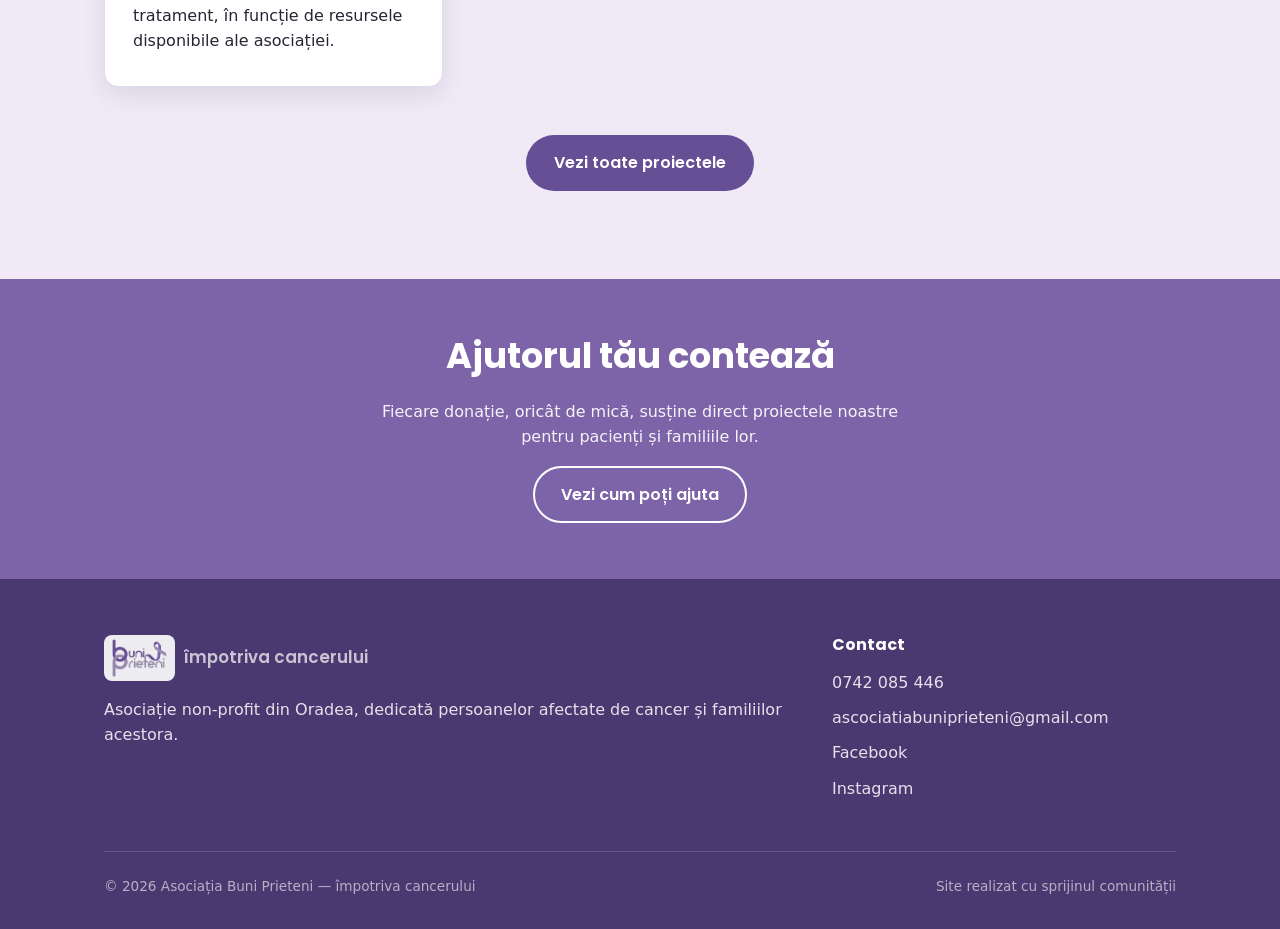
==== commit 61a2d90e: "Fill in real phone, email and WhatsApp number - Footer and contact page now link the phone (0742 085" ====
--- a/index.html
+++ b/index.html
@@ -134,8 +134,8 @@
         <div>
           <h4>Contact</h4>
           <ul>
-            <li>Telefon: <span class="placeholder-note">de completat</span></li>
-            <li>Email: <span class="placeholder-note">de completat</span></li>
+            <li><a href="tel:+40742085446">0742 085 446</a></li>
+            <li><a href="mailto:ascociatiabuniprieteni@gmail.com">ascociatiabuniprieteni@gmail.com</a></li>
             <li><a href="https://www.facebook.com/share/19CaFjeHvA/" target="_blank" rel="noopener">Facebook</a></li>
             <li><a href="https://www.instagram.com/asociatia.buniprieteni" target="_blank" rel="noopener">Instagram</a></li>
           </ul>
@@ -148,8 +148,8 @@
     </div>
   </footer>
 
-  <!-- Buton flotant WhatsApp — înlocuiește 40XXXXXXXXX cu numărul asociației în format internațional, fără + -->
-  <a class="whatsapp-float" href="https://wa.me/40XXXXXXXXX" target="_blank" rel="noopener" aria-label="Scrie-ne pe WhatsApp">
+  <!-- Buton flotant WhatsApp -->
+  <a class="whatsapp-float" href="https://wa.me/40742085446" target="_blank" rel="noopener" aria-label="Scrie-ne pe WhatsApp">
     <svg viewBox="0 0 24 24" fill="currentColor" aria-hidden="true"><path d="M17.5 14.38c-.3-.15-1.77-.87-2.04-.97-.27-.1-.47-.15-.67.15-.2.3-.77.96-.94 1.16-.17.2-.35.22-.64.07-.3-.15-1.26-.46-2.4-1.48-.89-.79-1.49-1.77-1.66-2.07-.17-.3-.02-.46.13-.61.13-.13.3-.35.44-.52.15-.17.2-.3.3-.5.1-.2.05-.37-.02-.52-.08-.15-.67-1.62-.92-2.22-.24-.58-.49-.5-.67-.51l-.57-.01c-.2 0-.52.07-.79.37-.27.3-1.04 1.01-1.04 2.48 0 1.46 1.06 2.87 1.21 3.07.15.2 2.1 3.2 5.08 4.49.71.3 1.26.49 1.69.62.71.23 1.36.2 1.87.12.57-.08 1.76-.72 2.01-1.41.25-.7.25-1.29.17-1.42-.07-.13-.27-.2-.57-.35Zm-5.45 7.44h-.01a9.87 9.87 0 0 1-5.03-1.38l-.36-.21-3.74.98 1-3.64-.24-.38a9.86 9.86 0 0 1-1.51-5.26c0-5.45 4.44-9.88 9.9-9.88 2.64 0 5.12 1.03 6.99 2.9a9.82 9.82 0 0 1 2.9 6.99c0 5.45-4.44 9.88-9.9 9.88Zm8.42-18.3A11.8 11.8 0 0 0 12.05 0C5.5 0 .18 5.33.17 11.88c0 2.1.55 4.14 1.6 5.95L.08 24l6.3-1.65a11.85 11.85 0 0 0 5.66 1.44h.01c6.54 0 11.86-5.33 11.87-11.88a11.8 11.8 0 0 0-3.48-8.4Z"/></svg>
     <span>Hai să vorbim!</span>
   </a>
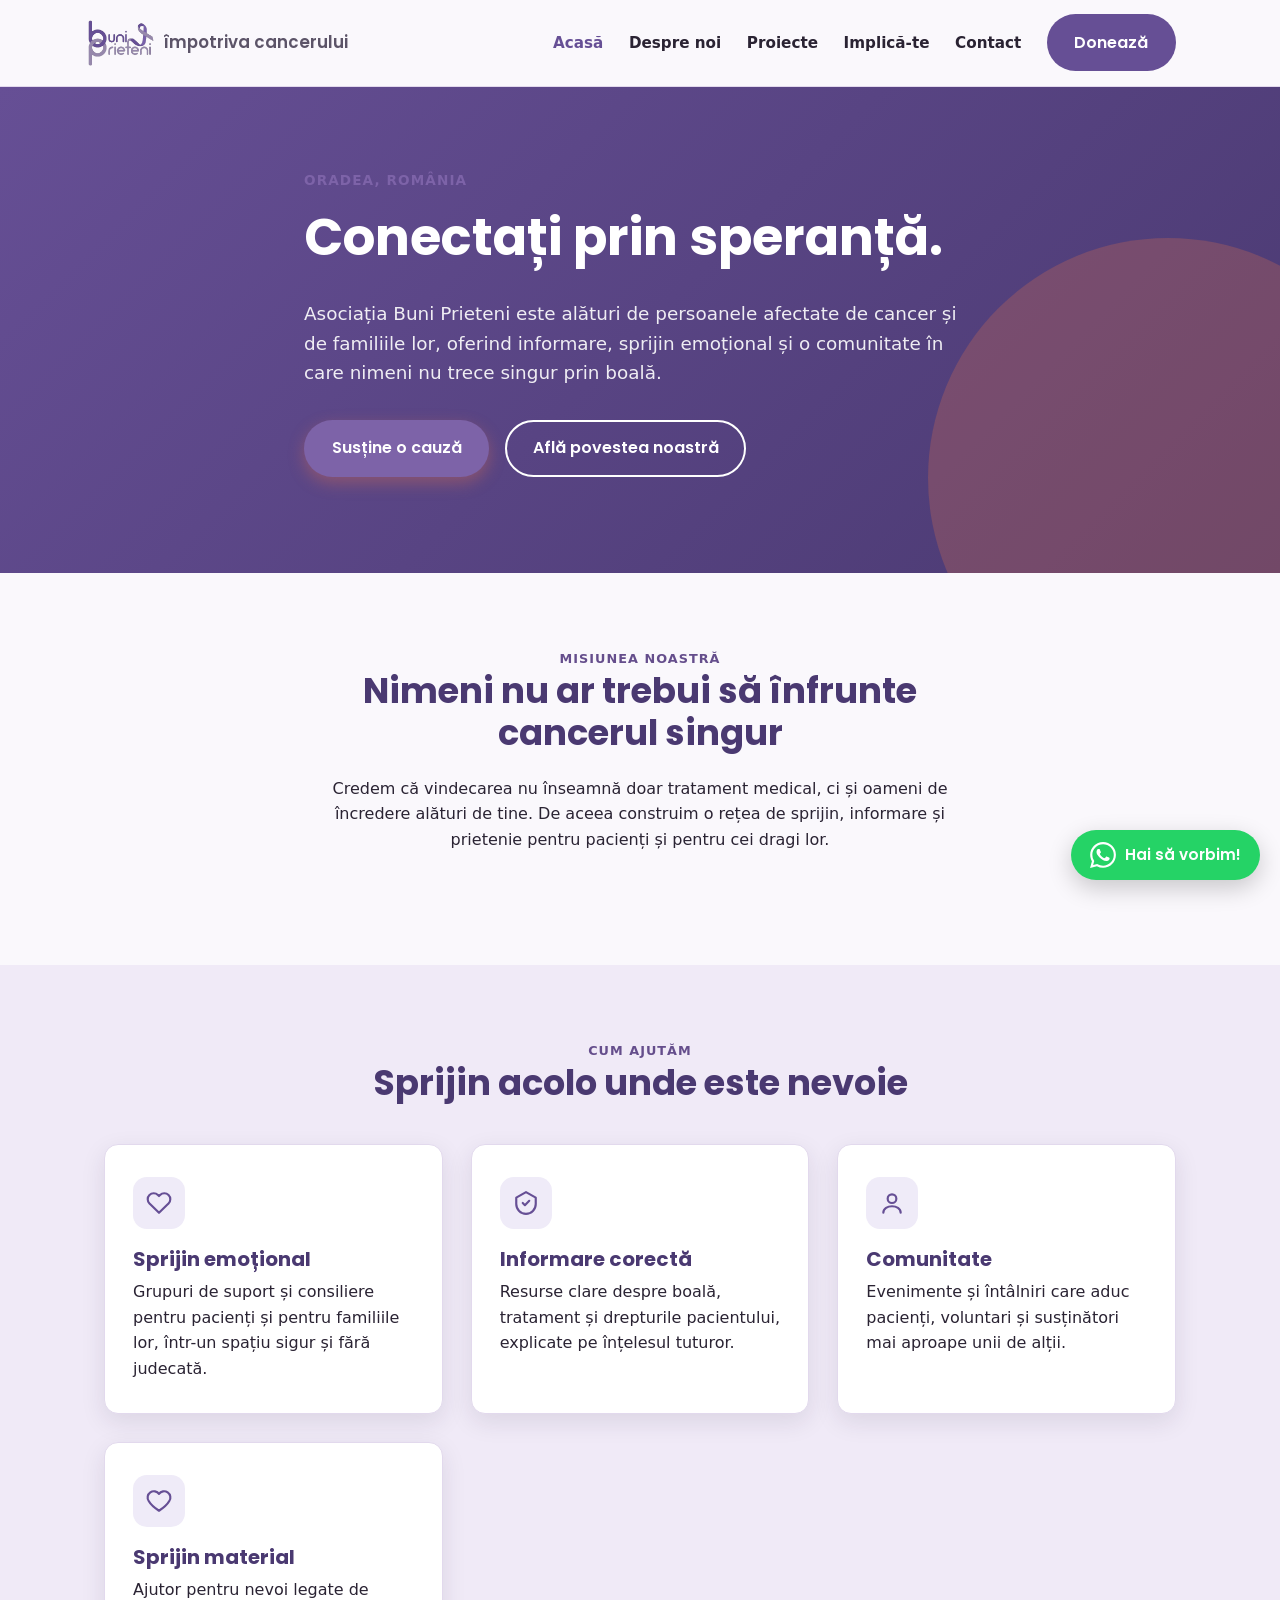
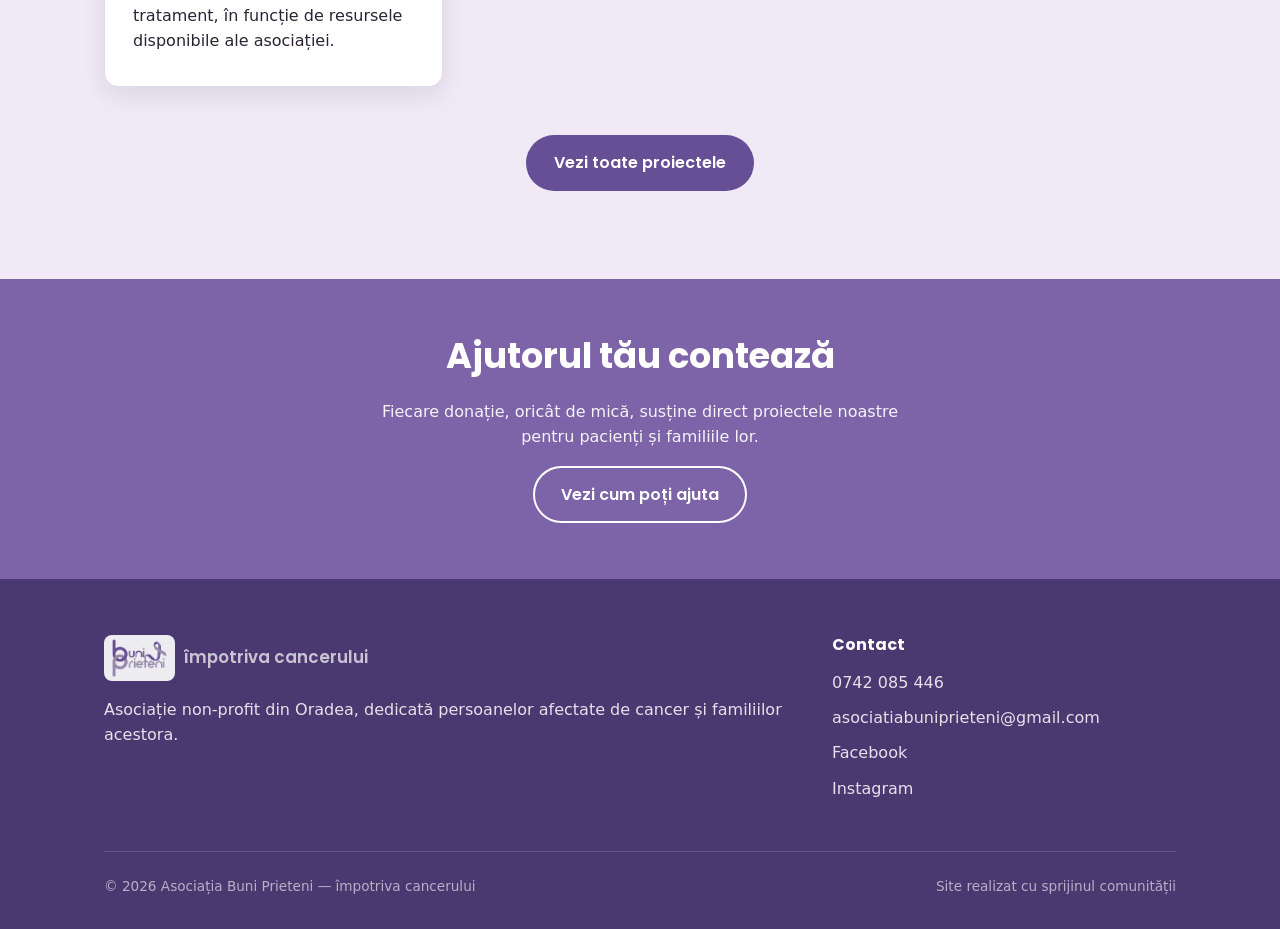
==== commit de6f06ad: "Fix email address typo (asociatiabuniprieteni) Co-Authored-By: Claude Opus 4.8 <noreply@anthropic.co" ====
--- a/index.html
+++ b/index.html
@@ -135,7 +135,7 @@
           <h4>Contact</h4>
           <ul>
             <li><a href="tel:+40742085446">0742 085 446</a></li>
-            <li><a href="mailto:ascociatiabuniprieteni@gmail.com">ascociatiabuniprieteni@gmail.com</a></li>
+            <li><a href="mailto:asociatiabuniprieteni@gmail.com">asociatiabuniprieteni@gmail.com</a></li>
             <li><a href="https://www.facebook.com/share/19CaFjeHvA/" target="_blank" rel="noopener">Facebook</a></li>
             <li><a href="https://www.instagram.com/asociatia.buniprieteni" target="_blank" rel="noopener">Instagram</a></li>
           </ul>
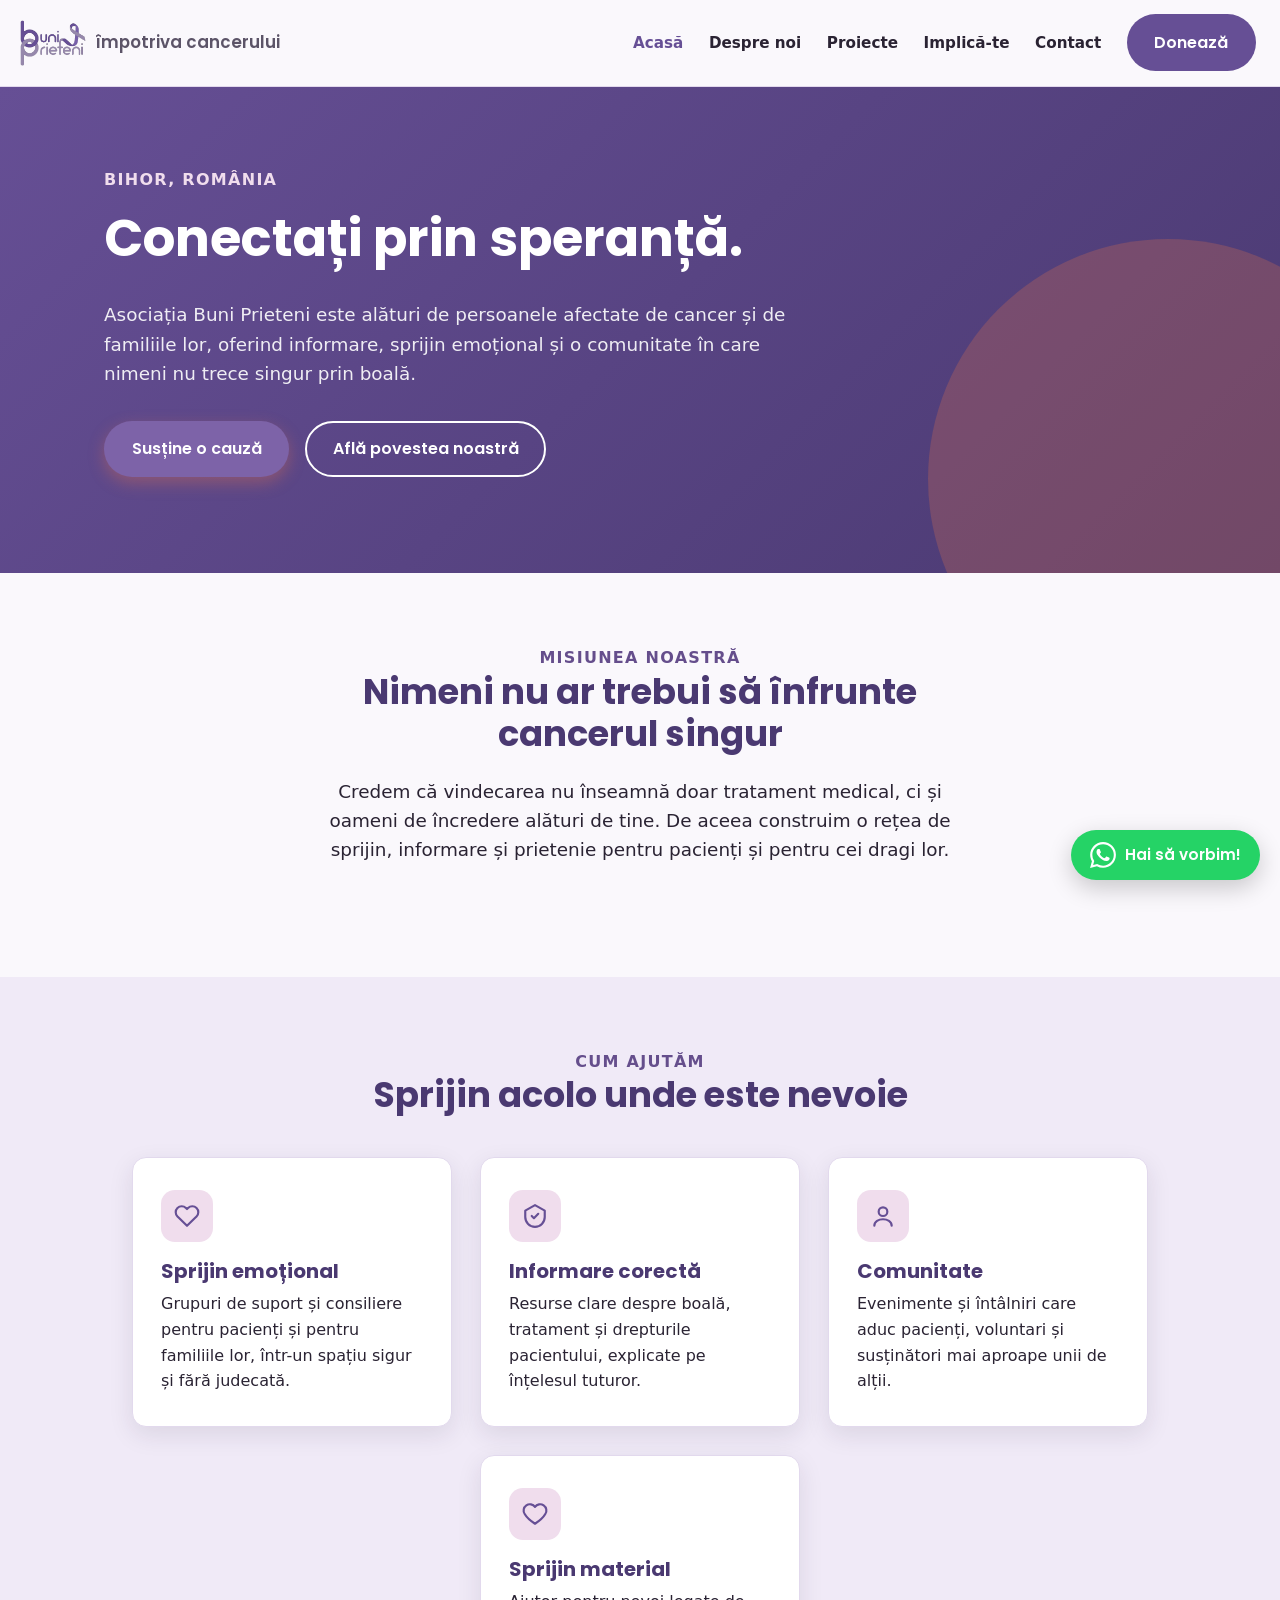
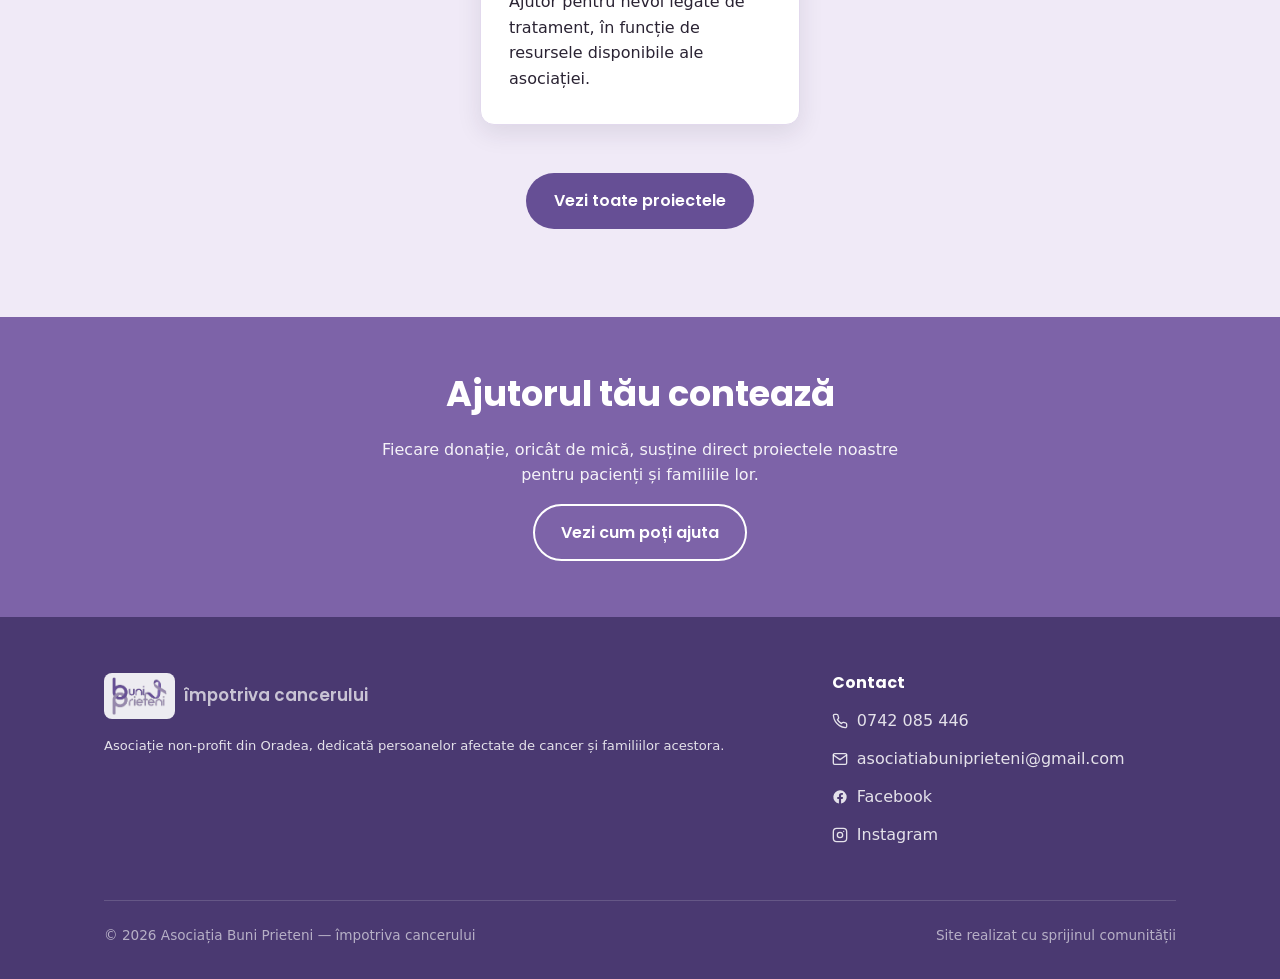
==== commit a3b66b4b: "Layout and styling refinements across the site - Header: full-bleed so the logo + tagline sit furthe" ====
--- a/index.html
+++ b/index.html
@@ -42,7 +42,7 @@
   <main id="continut">
     <section class="hero">
       <div class="container">
-        <span class="eyebrow">Oradea, România</span>
+        <span class="eyebrow">Bihor, România</span>
         <h1>Conectați prin speranță.</h1>
         <p class="lead">
           Asociația Buni Prieteni este alături de persoanele afectate de cancer și de familiile
@@ -76,7 +76,7 @@
           <span class="eyebrow-dark">Cum ajutăm</span>
           <h2>Sprijin acolo unde este nevoie</h2>
         </div>
-        <div class="card-grid">
+        <div class="card-grid is-centered">
           <div class="card">
             <div class="icon">
               <svg viewBox="0 0 24 24" fill="none" stroke="currentColor" stroke-width="2" stroke-linecap="round" stroke-linejoin="round"><path d="M20.8 4.6a5.5 5.5 0 0 0-7.8 0L12 5.6l-1-1a5.5 5.5 0 1 0-7.8 7.8l1 1L12 21l7.8-7.6 1-1a5.5 5.5 0 0 0 0-7.8Z"/></svg>
@@ -133,11 +133,11 @@
         </div>
         <div>
           <h4>Contact</h4>
-          <ul>
-            <li><a href="tel:+40742085446">0742 085 446</a></li>
-            <li><a href="mailto:asociatiabuniprieteni@gmail.com">asociatiabuniprieteni@gmail.com</a></li>
-            <li><a href="https://www.facebook.com/share/19CaFjeHvA/" target="_blank" rel="noopener">Facebook</a></li>
-            <li><a href="https://www.instagram.com/asociatia.buniprieteni" target="_blank" rel="noopener">Instagram</a></li>
+          <ul class="footer-contact">
+            <li><a href="tel:+40742085446"><svg viewBox="0 0 24 24" fill="none" stroke="currentColor" stroke-width="2" stroke-linecap="round" stroke-linejoin="round" aria-hidden="true"><path d="M22 16.92v3a2 2 0 0 1-2.18 2 19.8 19.8 0 0 1-8.63-3.07 19.5 19.5 0 0 1-6-6 19.8 19.8 0 0 1-3.07-8.67A2 2 0 0 1 4.11 2h3a2 2 0 0 1 2 1.72c.13.96.36 1.9.7 2.81a2 2 0 0 1-.45 2.11L8.09 9.91a16 16 0 0 0 6 6l1.27-1.27a2 2 0 0 1 2.11-.45c.9.34 1.85.57 2.81.7A2 2 0 0 1 22 16.92Z"/></svg>0742 085 446</a></li>
+            <li><a href="mailto:asociatiabuniprieteni@gmail.com"><svg viewBox="0 0 24 24" fill="none" stroke="currentColor" stroke-width="2" stroke-linecap="round" stroke-linejoin="round" aria-hidden="true"><rect x="2" y="4" width="20" height="16" rx="2"/><path d="M22 6 12 13 2 6"/></svg>asociatiabuniprieteni@gmail.com</a></li>
+            <li><a href="https://www.facebook.com/share/19CaFjeHvA/" target="_blank" rel="noopener"><svg viewBox="0 0 24 24" fill="currentColor" aria-hidden="true"><path d="M22 12a10 10 0 1 0-11.6 9.9v-7H7.9V12h2.5V9.8c0-2.5 1.5-3.9 3.8-3.9 1.1 0 2.2.2 2.2.2v2.4h-1.2c-1.2 0-1.6.8-1.6 1.6V12h2.8l-.4 2.9h-2.4v7A10 10 0 0 0 22 12Z"/></svg>Facebook</a></li>
+            <li><a href="https://www.instagram.com/asociatia.buniprieteni" target="_blank" rel="noopener"><svg viewBox="0 0 24 24" fill="none" stroke="currentColor" stroke-width="2" stroke-linecap="round" stroke-linejoin="round" aria-hidden="true"><rect x="2" y="2" width="20" height="20" rx="5"/><circle cx="12" cy="12" r="4"/><circle cx="17.5" cy="6.5" r="1" fill="currentColor" stroke="none"/></svg>Instagram</a></li>
           </ul>
         </div>
       </div>
--- a/assets/css/style.css
+++ b/assets/css/style.css
@@ -5,7 +5,7 @@
 :root {
   --color-primary: #664f95;
   --color-primary-dark: #4a3971;
-  --color-primary-light: #efebf8;
+  --color-primary-light: #f0dded;
   --color-accent: #7d63a8;
   --color-accent-dark: #654e8c;
   --color-bg: #faf8fc;
@@ -147,7 +147,8 @@
   justify-content: space-between;
   padding-top: 0.9rem;
   padding-bottom: 0.9rem;
-  padding-left: 0.5rem;
+  max-width: none;
+  padding-left: 1.25rem;
 }
 
 .brand {
@@ -292,15 +293,15 @@
 .hero .container {
   position: relative;
   z-index: 1;
-  max-width: 720px;
+  max-width: var(--max-width);
 }
 
 .hero .eyebrow {
   text-transform: uppercase;
   letter-spacing: 0.08em;
-  font-size: 0.85rem;
+  font-size: 1rem;
   font-weight: 700;
-  color: var(--color-accent);
+  color: #f0dded;
   margin-bottom: 1rem;
   display: inline-block;
 }
@@ -371,10 +372,14 @@
   text-align: left;
 }
 
+.section-header p {
+  font-size: 1.15rem;
+}
+
 .eyebrow-dark {
   text-transform: uppercase;
   letter-spacing: 0.08em;
-  font-size: 0.8rem;
+  font-size: 1rem;
   font-weight: 700;
   color: var(--color-accent-dark);
 }
@@ -384,6 +389,18 @@
   display: grid;
   grid-template-columns: repeat(auto-fit, minmax(250px, 1fr));
   gap: 1.75rem;
+}
+
+/* Centered variant: lets a lone card on the last row sit in the middle */
+.card-grid.is-centered {
+  display: flex;
+  flex-wrap: wrap;
+  justify-content: center;
+}
+
+.card-grid.is-centered .card {
+  flex: 1 1 250px;
+  max-width: 320px;
 }
 
 .card {
@@ -646,6 +663,22 @@
   margin-bottom: 1rem;
 }
 
+.site-footer .footer-grid p {
+  font-size: 0.82rem;
+}
+
+.footer-contact a {
+  display: inline-flex;
+  align-items: center;
+  gap: 0.55rem;
+}
+
+.footer-contact svg {
+  width: 16px;
+  height: 16px;
+  flex-shrink: 0;
+}
+
 .site-footer .brand-tagline {
   color: rgba(255, 255, 255, 0.7);
 }
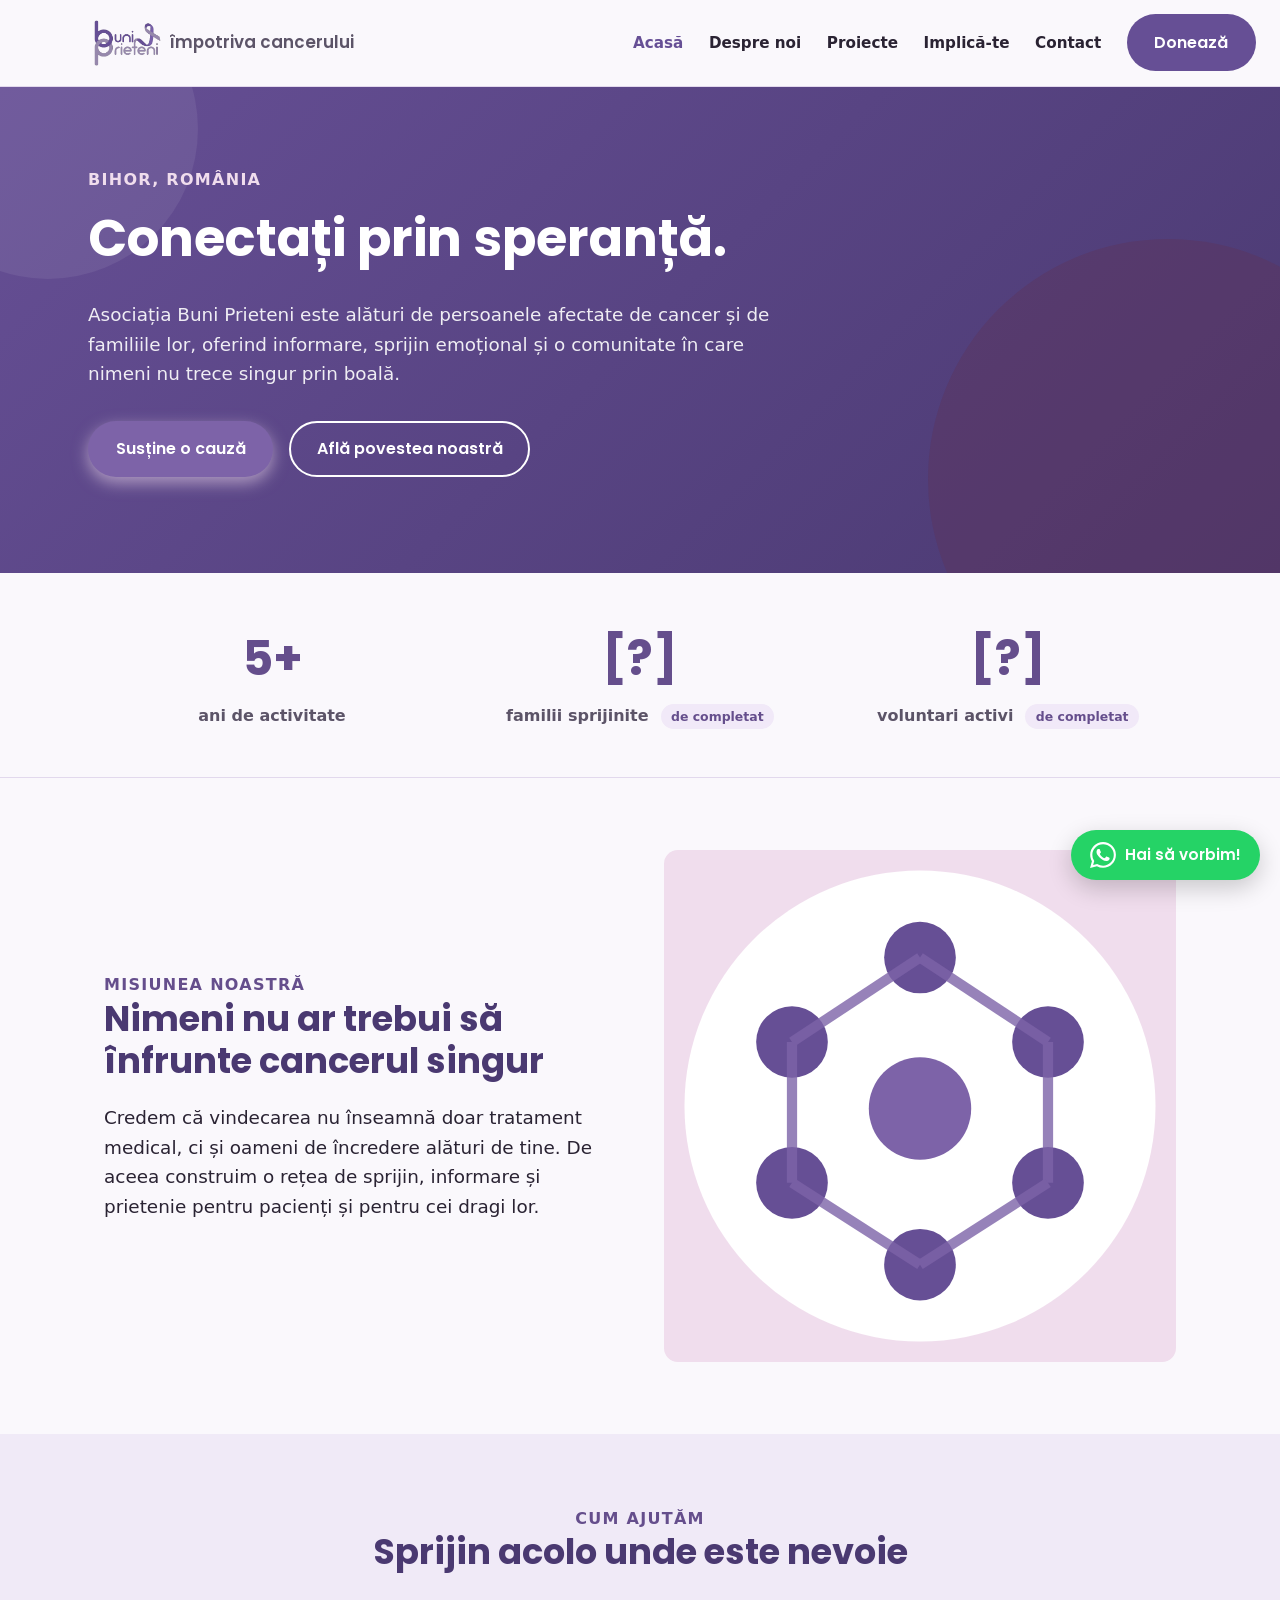
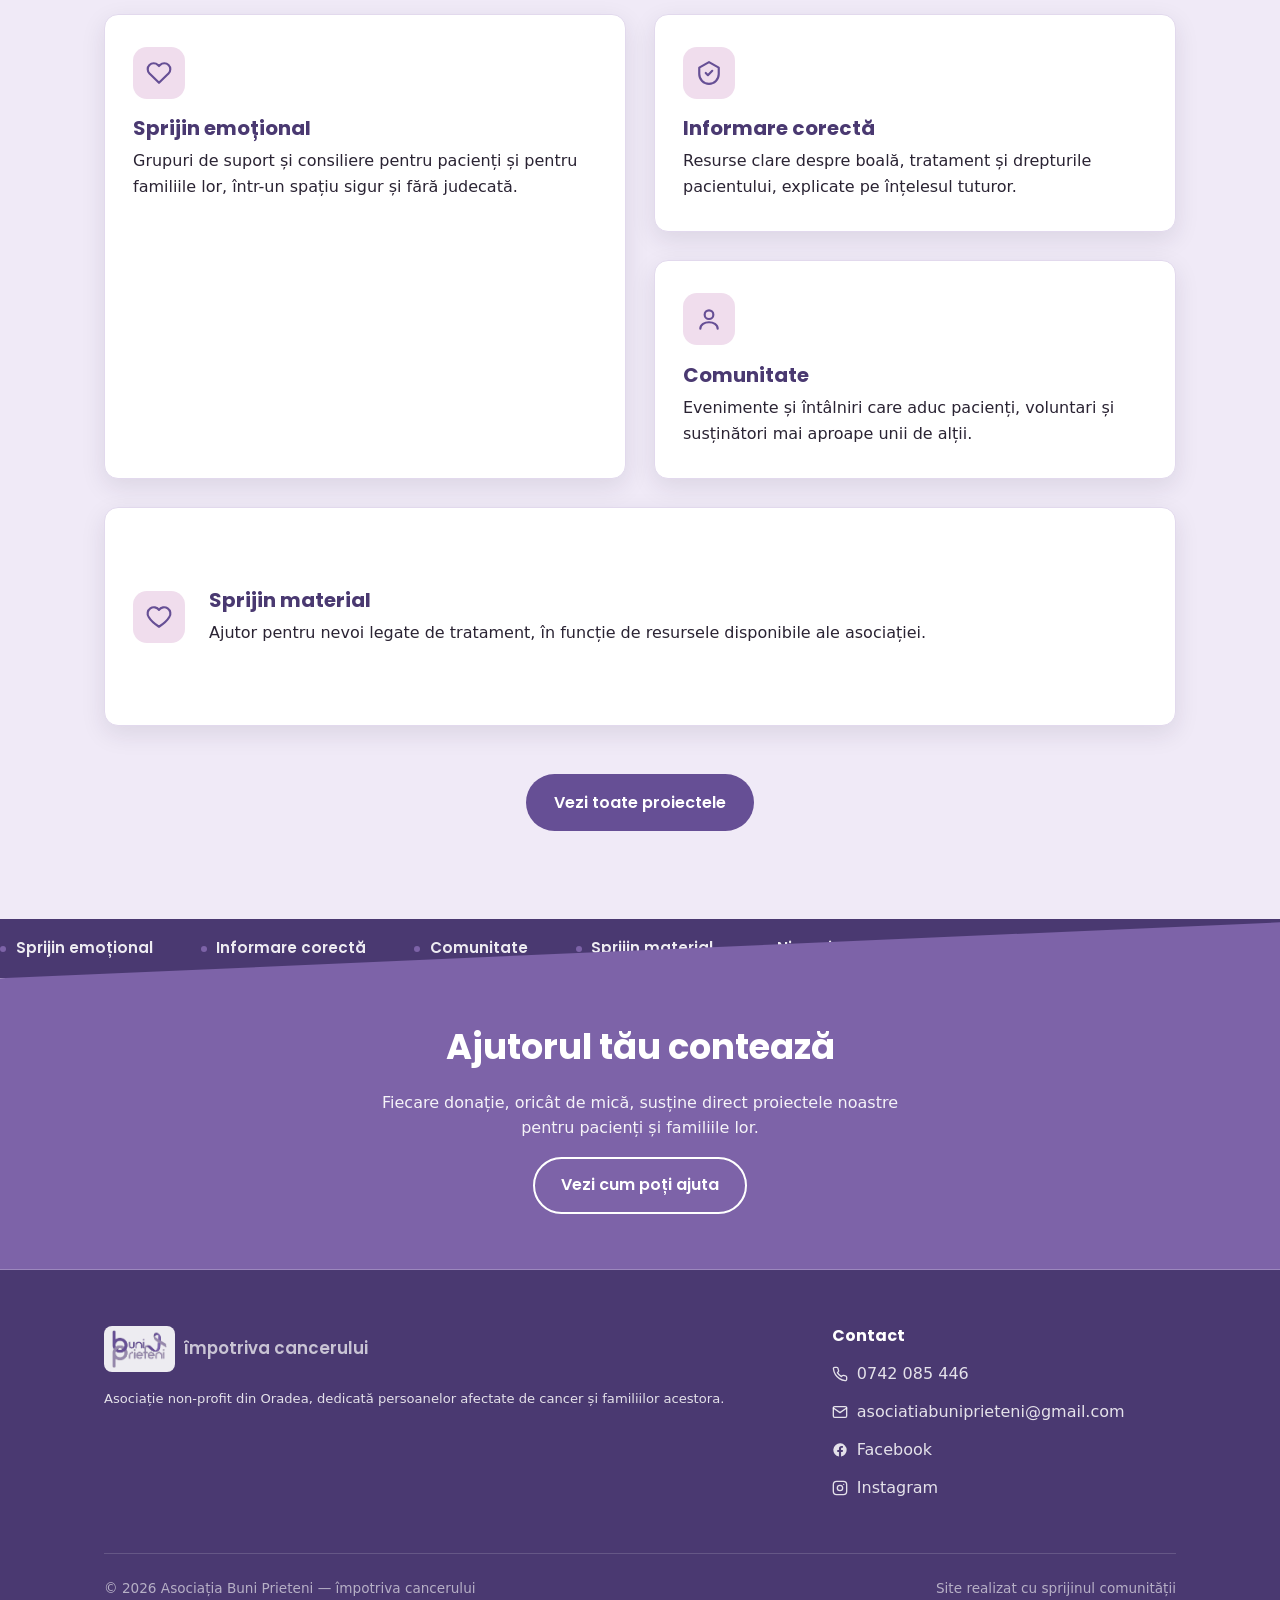
==== commit d0657de5: "Add scroll reveal and parallax animations Enhance homepage with interactive animations and visual ef" ====
--- a/index.html
+++ b/index.html
@@ -56,9 +56,26 @@
       </div>
     </section>
 
+    <section class="stats-band reveal">
+      <div class="container stats-grid">
+        <div class="stat-item">
+          <span class="stat-value"><span class="stat-number" data-count="5">0</span>+</span>
+          <p>ani de activitate</p>
+        </div>
+        <div class="stat-item">
+          <span class="stat-value">[?]</span>
+          <p>familii sprijinite <span class="placeholder-note">de completat</span></p>
+        </div>
+        <div class="stat-item">
+          <span class="stat-value">[?]</span>
+          <p>voluntari activi <span class="placeholder-note">de completat</span></p>
+        </div>
+      </div>
+    </section>
+
     <section>
-      <div class="container">
-        <div class="section-header">
+      <div class="container two-col mission-split">
+        <div class="section-header reveal">
           <span class="eyebrow-dark">Misiunea noastră</span>
           <h2>Nimeni nu ar trebui să înfrunte cancerul singur</h2>
           <p>
@@ -67,43 +84,48 @@
             pentru pacienți și pentru cei dragi lor.
           </p>
         </div>
+        <div class="media-block reveal" data-reveal-delay="150">
+          <img src="assets/img/illustration-community.svg" alt="Ilustrație cu un cerc de persoane conectate, simbol al comunității asociației" />
+        </div>
       </div>
     </section>
 
     <section class="section-alt">
       <div class="container">
-        <div class="section-header">
+        <div class="section-header reveal">
           <span class="eyebrow-dark">Cum ajutăm</span>
           <h2>Sprijin acolo unde este nevoie</h2>
         </div>
-        <div class="card-grid is-centered">
-          <div class="card">
+        <div class="bento-grid">
+          <div class="card reveal">
             <div class="icon">
               <svg viewBox="0 0 24 24" fill="none" stroke="currentColor" stroke-width="2" stroke-linecap="round" stroke-linejoin="round"><path d="M20.8 4.6a5.5 5.5 0 0 0-7.8 0L12 5.6l-1-1a5.5 5.5 0 1 0-7.8 7.8l1 1L12 21l7.8-7.6 1-1a5.5 5.5 0 0 0 0-7.8Z"/></svg>
             </div>
             <h3>Sprijin emoțional</h3>
             <p>Grupuri de suport și consiliere pentru pacienți și pentru familiile lor, într-un spațiu sigur și fără judecată.</p>
           </div>
-          <div class="card">
+          <div class="card reveal" data-reveal-delay="100">
             <div class="icon">
               <svg viewBox="0 0 24 24" fill="none" stroke="currentColor" stroke-width="2" stroke-linecap="round" stroke-linejoin="round"><path d="M12 2 3 7v6c0 5 4 9 9 9s9-4 9-9V7Z"/><path d="M9 12l2 2 4-4"/></svg>
             </div>
             <h3>Informare corectă</h3>
             <p>Resurse clare despre boală, tratament și drepturile pacientului, explicate pe înțelesul tuturor.</p>
           </div>
-          <div class="card">
+          <div class="card reveal" data-reveal-delay="200">
             <div class="icon">
               <svg viewBox="0 0 24 24" fill="none" stroke="currentColor" stroke-width="2" stroke-linecap="round" stroke-linejoin="round"><circle cx="12" cy="8" r="4"/><path d="M4 21c0-4 4-6 8-6s8 2 8 6"/></svg>
             </div>
             <h3>Comunitate</h3>
             <p>Evenimente și întâlniri care aduc pacienți, voluntari și susținători mai aproape unii de alții.</p>
           </div>
-          <div class="card">
+          <div class="card reveal" data-reveal-delay="300">
             <div class="icon">
               <svg viewBox="0 0 24 24" fill="none" stroke="currentColor" stroke-width="2" stroke-linecap="round" stroke-linejoin="round"><path d="M12 21s-7-4.6-9.5-9A5.5 5.5 0 0 1 12 5.5 5.5 5.5 0 0 1 21.5 12c-2.5 4.4-9.5 9-9.5 9Z"/></svg>
             </div>
-            <h3>Sprijin material</h3>
-            <p>Ajutor pentru nevoi legate de tratament, în funcție de resursele disponibile ale asociației.</p>
+            <div>
+              <h3>Sprijin material</h3>
+              <p>Ajutor pentru nevoi legate de tratament, în funcție de resursele disponibile ale asociației.</p>
+            </div>
           </div>
         </div>
         <p class="text-center mt-lg">
@@ -112,7 +134,22 @@
       </div>
     </section>
 
-    <section class="cta-banner">
+    <div class="impact-ticker" aria-hidden="true">
+      <div class="ticker-track">
+        <span class="ticker-item">Sprijin emoțional</span>
+        <span class="ticker-item">Informare corectă</span>
+        <span class="ticker-item">Comunitate</span>
+        <span class="ticker-item">Sprijin material</span>
+        <span class="ticker-item">Nimeni nu e singur</span>
+        <span class="ticker-item">Sprijin emoțional</span>
+        <span class="ticker-item">Informare corectă</span>
+        <span class="ticker-item">Comunitate</span>
+        <span class="ticker-item">Sprijin material</span>
+        <span class="ticker-item">Nimeni nu e singur</span>
+      </div>
+    </div>
+
+    <section class="cta-banner has-diagonal reveal">
       <div class="container">
         <h2>Ajutorul tău contează</h2>
         <p>Fiecare donație, oricât de mică, susține direct proiectele noastre pentru pacienți și familiile lor.</p>
--- a/assets/css/style.css
+++ b/assets/css/style.css
@@ -106,7 +106,7 @@
 .btn-primary {
   background: var(--color-accent);
   color: #fff;
-  box-shadow: 0 6px 16px rgba(232, 115, 74, 0.35);
+  box-shadow: 0 6px 16px rgba(240, 221, 237, 0.55);
 }
 
 .btn-primary:hover {
@@ -148,7 +148,7 @@
   padding-top: 0.9rem;
   padding-bottom: 0.9rem;
   max-width: none;
-  padding-left: 1.25rem;
+  padding-left: 2.5cm;
 }
 
 .brand {
@@ -220,6 +220,10 @@
 }
 
 @media (max-width: 820px) {
+  .site-header .container {
+    padding-left: 1.5rem;
+  }
+
   .nav-toggle {
     display: block;
   }
@@ -271,6 +275,8 @@
 
 /* Hero */
 .hero {
+  --mx: 0;
+  --my: 0;
   background: linear-gradient(135deg, var(--color-primary) 0%, var(--color-primary-dark) 100%);
   color: #fff;
   padding: 5rem 0 6rem;
@@ -279,21 +285,56 @@
   isolation: isolate;
 }
 
-.hero::after {
+.hero::after,
+.hero::before {
   content: "";
   position: absolute;
+  border-radius: 50%;
+  translate: calc(var(--mx) * 22px) calc(var(--my) * 22px);
+}
+
+.hero::after {
   right: -10%;
   bottom: -30%;
   width: 480px;
   height: 480px;
-  border-radius: 50%;
-  background: rgba(232, 115, 74, 0.25);
+  background: rgba(94, 52, 88, 0.4);
+}
+
+.hero::before {
+  left: -8%;
+  top: -22%;
+  width: 300px;
+  height: 300px;
+  background: rgba(255, 255, 255, 0.07);
+  translate: calc(var(--mx) * -16px) calc(var(--my) * -16px);
+}
+
+@media (prefers-reduced-motion: no-preference) {
+  .hero::after {
+    animation: floatBlobA 12s ease-in-out infinite alternate;
+  }
+
+  .hero::before {
+    animation: floatBlobB 14s ease-in-out infinite alternate;
+  }
+}
+
+@keyframes floatBlobA {
+  from { transform: translate(0, 0) scale(1); }
+  to { transform: translate(-18px, -26px) scale(1.06); }
+}
+
+@keyframes floatBlobB {
+  from { transform: translate(0, 0) scale(1); }
+  to { transform: translate(20px, 16px) scale(1.08); }
 }
 
 .hero .container {
   position: relative;
   z-index: 1;
   max-width: var(--max-width);
+  padding-left: 0.5rem;
 }
 
 .hero .eyebrow {
@@ -521,6 +562,8 @@
 }
 
 .donate-card {
+  display: flex;
+  flex-direction: column;
   background: var(--color-white);
   border-radius: var(--radius);
   padding: 2rem;
@@ -531,6 +574,14 @@
   display: flex;
   align-items: center;
   gap: 0.6rem;
+}
+
+.donate-card > *:last-child {
+  margin-top: auto;
+}
+
+.donate-card .btn {
+  align-self: flex-start;
 }
 
 .fact-box {
@@ -637,6 +688,67 @@
   height: 20px;
 }
 
+/* Contact form */
+.contact-form {
+  display: flex;
+  flex-direction: column;
+  gap: 1.25rem;
+}
+
+.form-group {
+  display: flex;
+  flex-direction: column;
+  gap: 0.4rem;
+}
+
+.form-group label {
+  font-family: var(--font-heading);
+  font-weight: 600;
+  font-size: 0.9rem;
+  color: var(--color-text);
+}
+
+.form-group input,
+.form-group select,
+.form-group textarea {
+  font-family: var(--font-body);
+  font-size: 1rem;
+  padding: 0.75rem 1rem;
+  border: 1px solid var(--color-border);
+  border-radius: 10px;
+  background: var(--color-white);
+  color: var(--color-text);
+}
+
+.form-group input:focus,
+.form-group select:focus,
+.form-group textarea:focus {
+  outline: none;
+  border-color: var(--color-accent);
+  box-shadow: 0 0 0 3px var(--color-primary-light);
+}
+
+.form-group textarea {
+  resize: vertical;
+  min-height: 130px;
+}
+
+.form-checkbox {
+  display: flex;
+  align-items: flex-start;
+  gap: 0.6rem;
+  font-size: 0.9rem;
+  color: var(--color-text-muted);
+}
+
+.form-checkbox input {
+  margin-top: 0.2rem;
+}
+
+.contact-form .btn {
+  align-self: flex-start;
+}
+
 /* Footer */
 .site-footer {
   background: var(--color-primary-dark);
@@ -772,3 +884,208 @@
 .mt-lg {
   margin-top: 3rem;
 }
+
+/* ===== Homepage — dynamic sections ===== */
+
+/* Scroll reveal */
+.reveal {
+  opacity: 0;
+  transform: translateY(24px);
+}
+
+@media (prefers-reduced-motion: no-preference) {
+  .reveal {
+    transition: opacity 0.6s ease, transform 0.6s ease;
+  }
+}
+
+.reveal.is-visible {
+  opacity: 1;
+  transform: translateY(0);
+}
+
+/* Stats band */
+.stats-band {
+  padding: 3rem 0;
+  border-bottom: 1px solid var(--color-border);
+}
+
+.stats-grid {
+  display: grid;
+  grid-template-columns: repeat(auto-fit, minmax(200px, 1fr));
+  gap: 2rem;
+  text-align: center;
+}
+
+.stat-item p {
+  margin: 0.3rem 0 0;
+  color: var(--color-text-muted);
+  font-weight: 600;
+}
+
+.stat-value {
+  font-family: var(--font-heading);
+  font-weight: 700;
+  font-size: clamp(2.2rem, 3vw + 1rem, 3rem);
+  color: var(--color-accent-dark);
+}
+
+/* Mission split */
+.mission-split {
+  align-items: center;
+}
+
+.mission-split .section-header {
+  margin: 0;
+  text-align: left;
+}
+
+/* Bento grid for "Cum ajutăm" */
+.bento-grid {
+  display: grid;
+  grid-template-columns: repeat(4, 1fr);
+  grid-auto-rows: 1fr;
+  gap: 1.75rem;
+}
+
+.bento-grid .card:nth-child(1) {
+  grid-column: span 2;
+  grid-row: span 2;
+}
+
+.bento-grid .card:nth-child(2) {
+  grid-column: span 2;
+}
+
+.bento-grid .card:nth-child(3) {
+  grid-column: span 2;
+}
+
+.bento-grid .card:nth-child(4) {
+  grid-column: span 4;
+  display: flex;
+  align-items: center;
+  gap: 1.5rem;
+}
+
+.bento-grid .card:nth-child(4) .icon {
+  margin-bottom: 0;
+  flex-shrink: 0;
+}
+
+@media (max-width: 900px) {
+  .bento-grid {
+    grid-template-columns: repeat(2, 1fr);
+  }
+
+  .bento-grid .card:nth-child(1) {
+    grid-column: span 2;
+    grid-row: auto;
+  }
+
+  .bento-grid .card:nth-child(2),
+  .bento-grid .card:nth-child(3) {
+    grid-column: span 1;
+  }
+
+  .bento-grid .card:nth-child(4) {
+    grid-column: span 2;
+    flex-direction: column;
+    text-align: center;
+  }
+}
+
+@media (max-width: 600px) {
+  .bento-grid {
+    grid-template-columns: 1fr;
+  }
+
+  .bento-grid .card:nth-child(1),
+  .bento-grid .card:nth-child(2),
+  .bento-grid .card:nth-child(3),
+  .bento-grid .card:nth-child(4) {
+    grid-column: span 1;
+  }
+}
+
+/* Card hover micro-interactions (also applies to existing card usage sitewide) */
+@media (prefers-reduced-motion: no-preference) {
+  .card {
+    transition: transform 0.25s ease, box-shadow 0.25s ease;
+  }
+
+  .card:hover {
+    transform: translateY(-6px);
+    box-shadow: 0 16px 32px rgba(42, 30, 60, 0.16);
+  }
+
+  .card .icon {
+    transition: transform 0.25s ease;
+  }
+
+  .card:hover .icon {
+    transform: scale(1.12) rotate(-6deg);
+  }
+}
+
+/* Impact ticker */
+.impact-ticker {
+  background: var(--color-primary-dark);
+  overflow: hidden;
+  padding: 1.1rem 0;
+}
+
+.ticker-track {
+  display: flex;
+  width: max-content;
+  gap: 3rem;
+  white-space: nowrap;
+}
+
+@media (prefers-reduced-motion: no-preference) {
+  .ticker-track {
+    animation: tickerScroll 28s linear infinite;
+  }
+
+  .impact-ticker:hover .ticker-track {
+    animation-play-state: paused;
+  }
+}
+
+@keyframes tickerScroll {
+  from { transform: translateX(0); }
+  to { transform: translateX(-50%); }
+}
+
+.ticker-item {
+  color: rgba(255, 255, 255, 0.9);
+  font-family: var(--font-heading);
+  font-weight: 600;
+  font-size: 0.95rem;
+  display: inline-flex;
+  align-items: center;
+  gap: 0.6rem;
+}
+
+.ticker-item::before {
+  content: "";
+  width: 6px;
+  height: 6px;
+  border-radius: 50%;
+  background: var(--color-accent);
+}
+
+/* Diagonal divider above the CTA banner */
+.cta-banner.has-diagonal {
+  clip-path: polygon(0 3.5rem, 100% 0, 100% 100%, 0 100%);
+  margin-top: -3.5rem;
+  padding-top: 6.5rem;
+}
+
+@media (max-width: 600px) {
+  .cta-banner.has-diagonal {
+    clip-path: polygon(0 1.75rem, 100% 0, 100% 100%, 0 100%);
+    margin-top: -1.75rem;
+    padding-top: 5rem;
+  }
+}
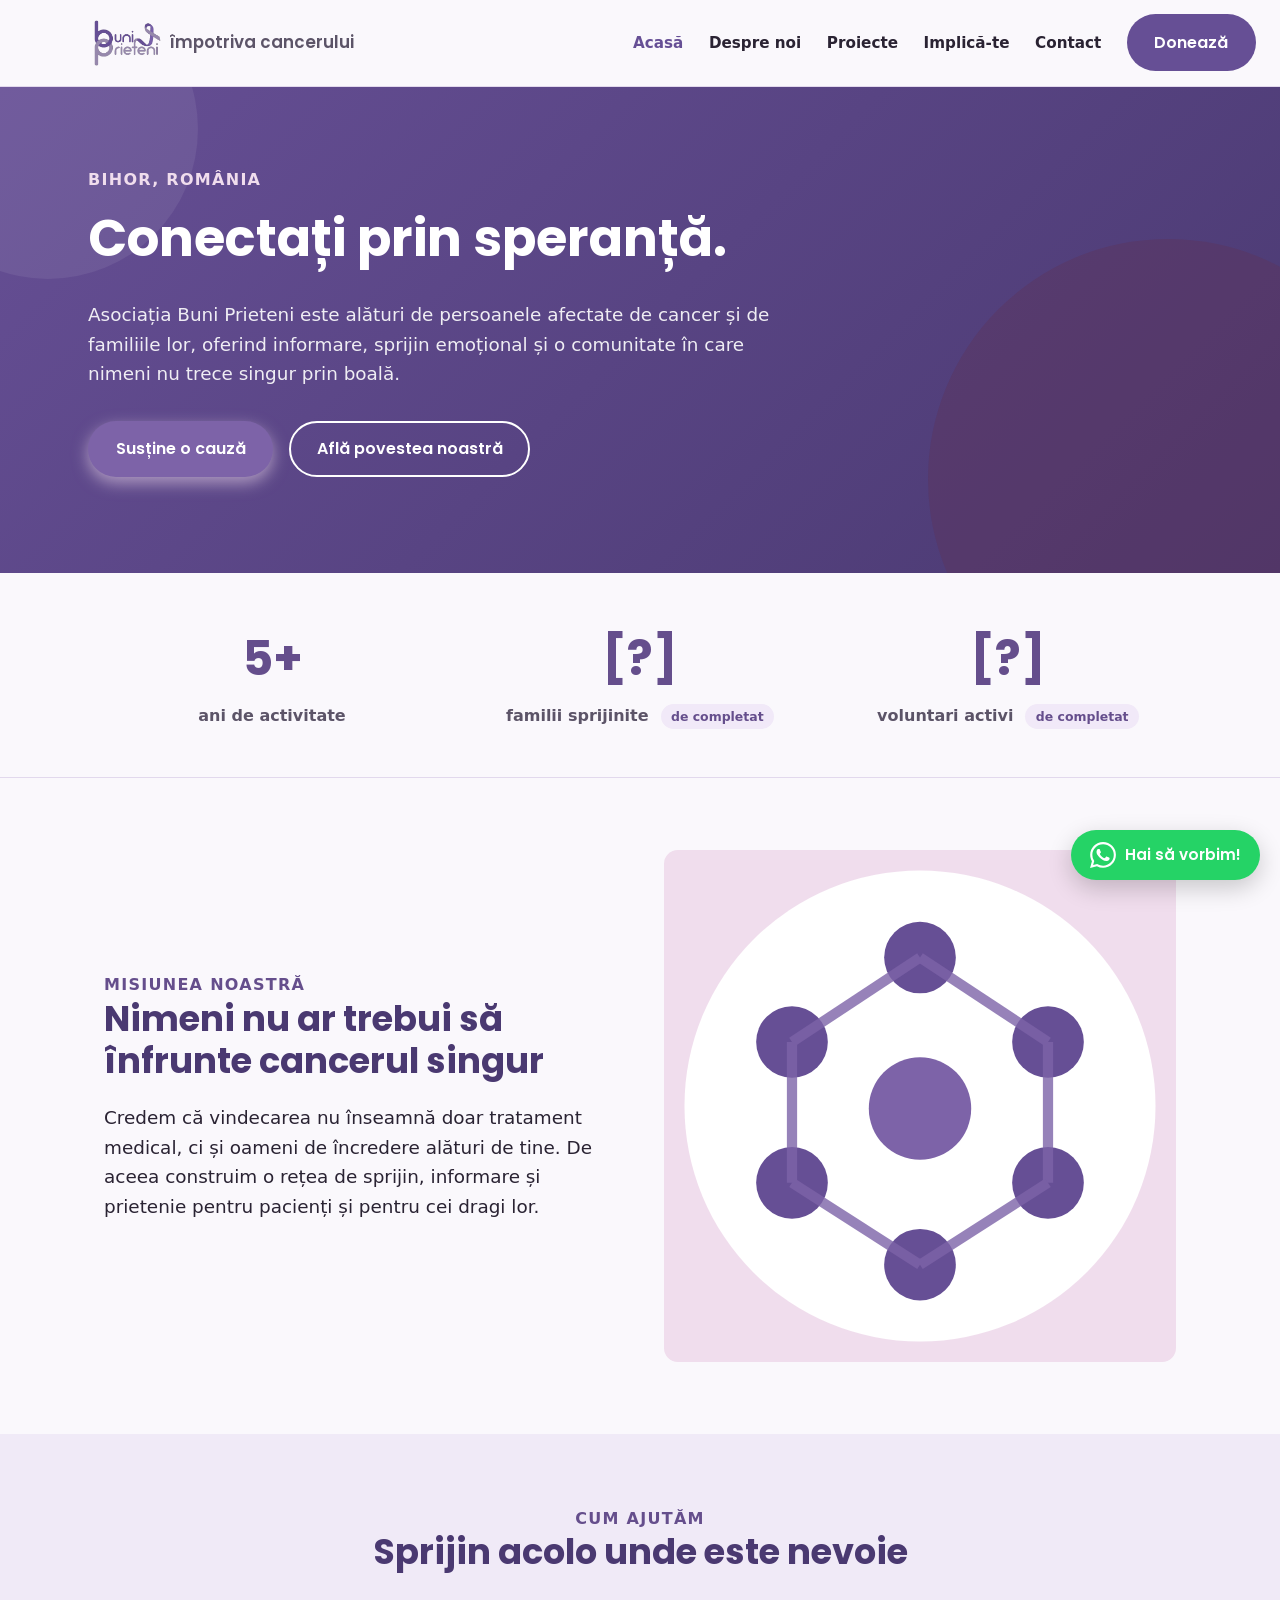
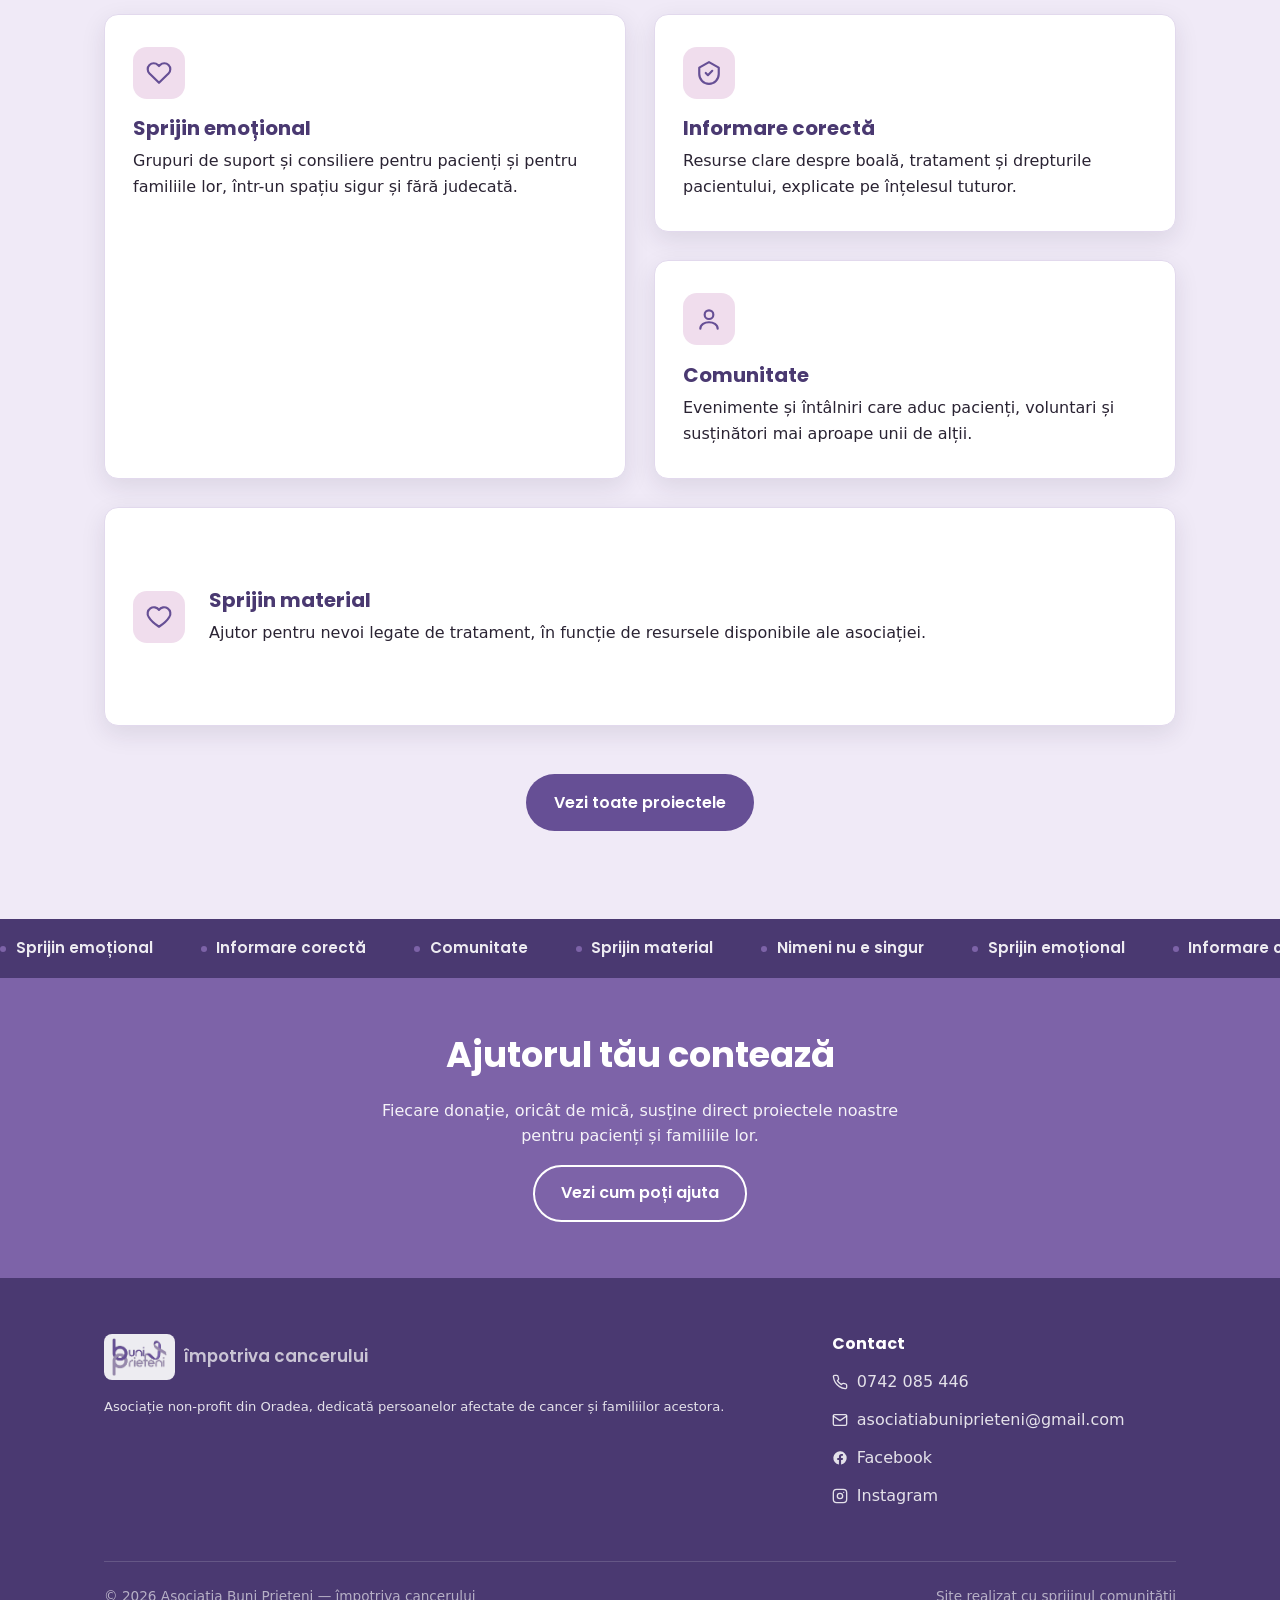
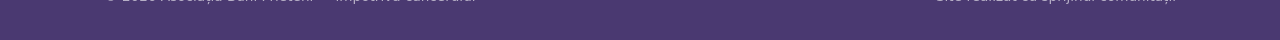
==== commit a9c899e4: "Remove hero cursor parallax and CTA diagonal Remove cursor-based parallax for hero decorative shapes" ====
--- a/index.html
+++ b/index.html
@@ -149,7 +149,7 @@
       </div>
     </div>
 
-    <section class="cta-banner has-diagonal reveal">
+    <section class="cta-banner reveal">
       <div class="container">
         <h2>Ajutorul tău contează</h2>
         <p>Fiecare donație, oricât de mică, susține direct proiectele noastre pentru pacienți și familiile lor.</p>
--- a/assets/css/style.css
+++ b/assets/css/style.css
@@ -275,8 +275,6 @@
 
 /* Hero */
 .hero {
-  --mx: 0;
-  --my: 0;
   background: linear-gradient(135deg, var(--color-primary) 0%, var(--color-primary-dark) 100%);
   color: #fff;
   padding: 5rem 0 6rem;
@@ -290,7 +288,6 @@
   content: "";
   position: absolute;
   border-radius: 50%;
-  translate: calc(var(--mx) * 22px) calc(var(--my) * 22px);
 }
 
 .hero::after {
@@ -307,7 +304,6 @@
   width: 300px;
   height: 300px;
   background: rgba(255, 255, 255, 0.07);
-  translate: calc(var(--mx) * -16px) calc(var(--my) * -16px);
 }
 
 @media (prefers-reduced-motion: no-preference) {
@@ -1074,18 +1070,3 @@
   border-radius: 50%;
   background: var(--color-accent);
 }
-
-/* Diagonal divider above the CTA banner */
-.cta-banner.has-diagonal {
-  clip-path: polygon(0 3.5rem, 100% 0, 100% 100%, 0 100%);
-  margin-top: -3.5rem;
-  padding-top: 6.5rem;
-}
-
-@media (max-width: 600px) {
-  .cta-banner.has-diagonal {
-    clip-path: polygon(0 1.75rem, 100% 0, 100% 100%, 0 100%);
-    margin-top: -1.75rem;
-    padding-top: 5rem;
-  }
-}
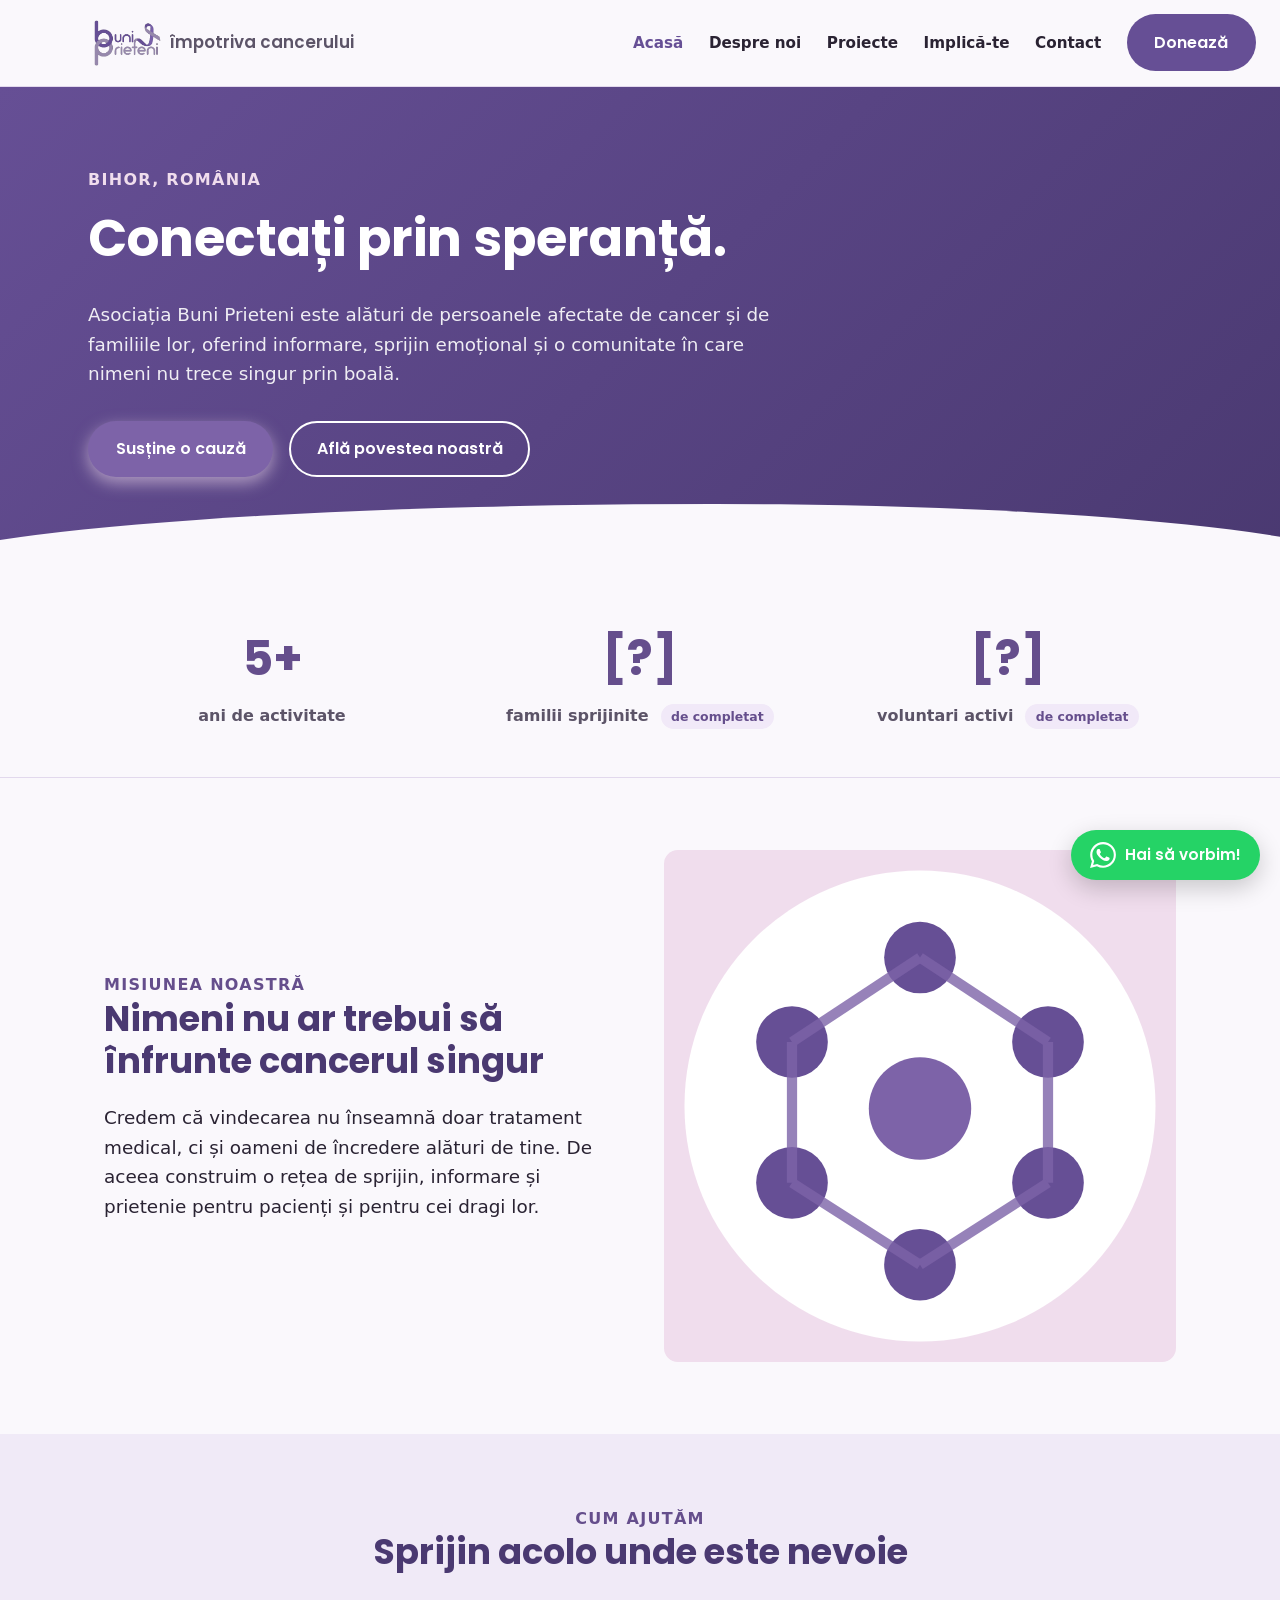
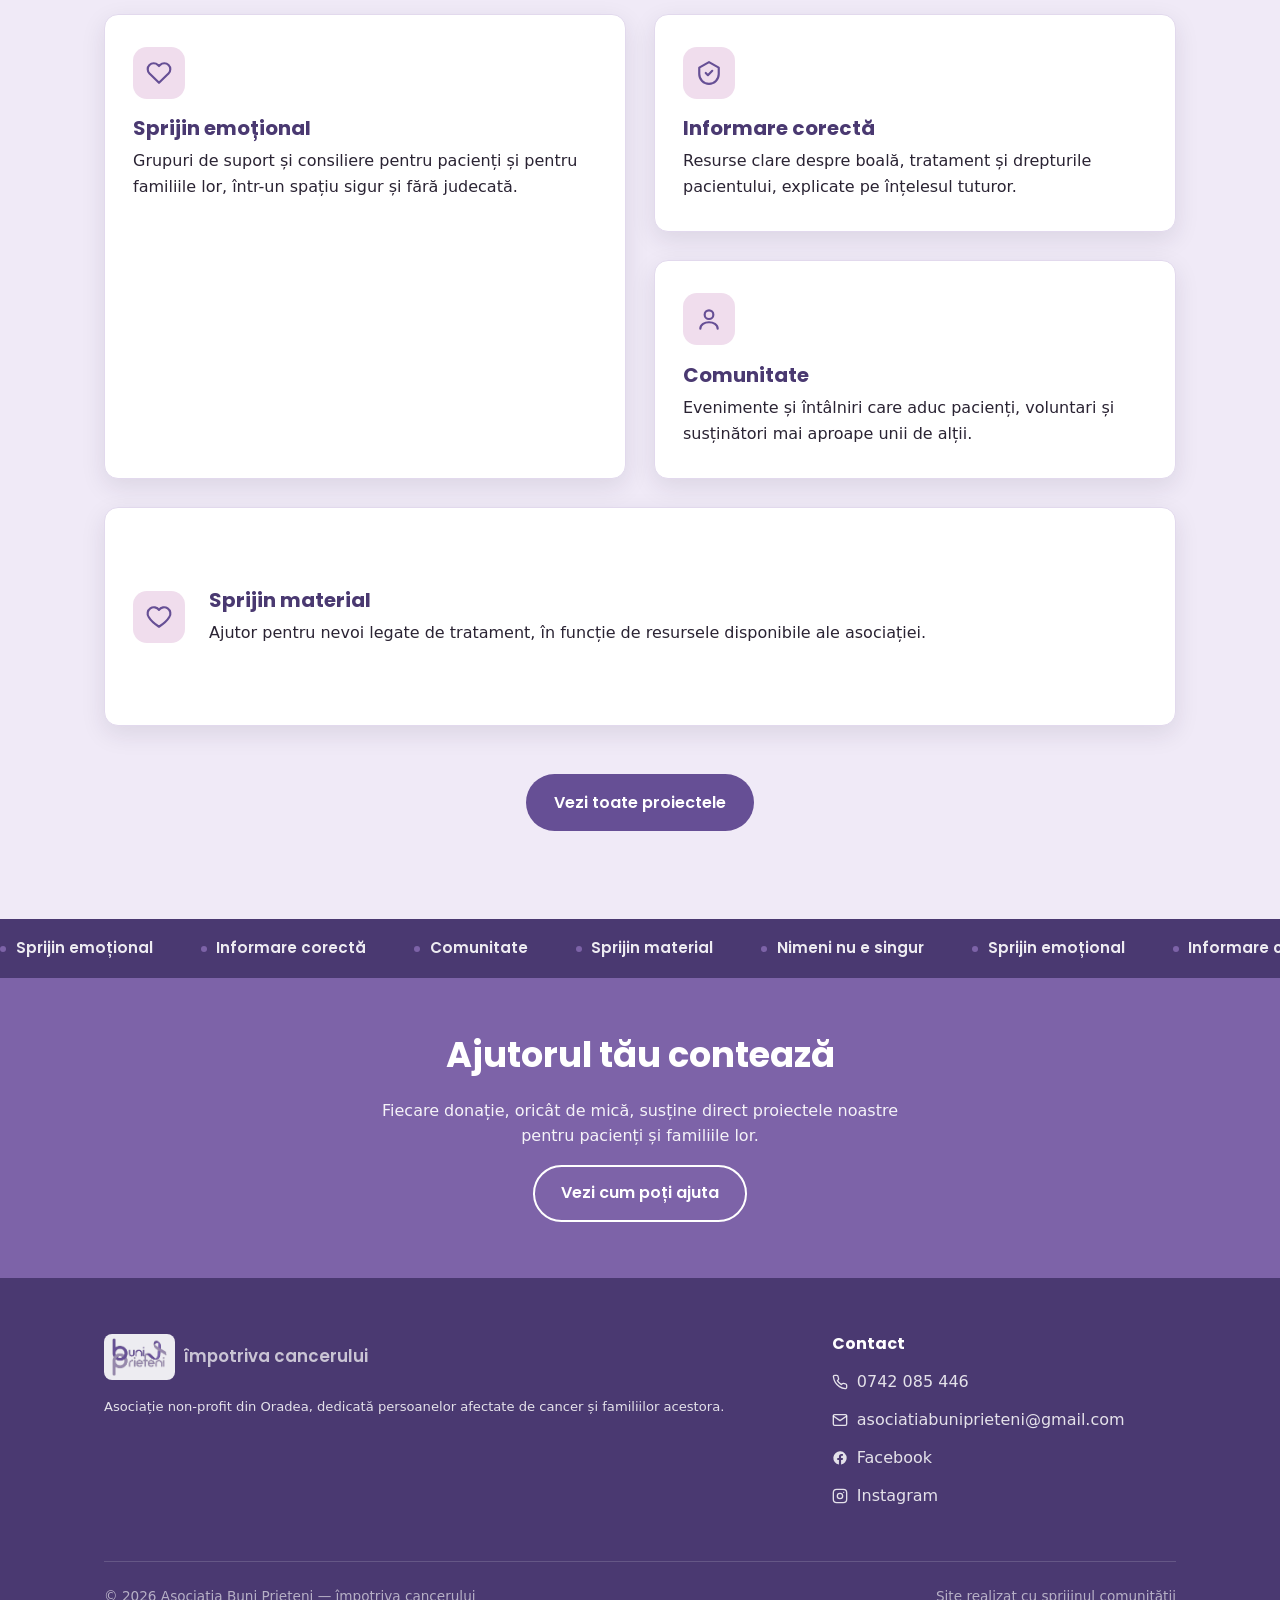
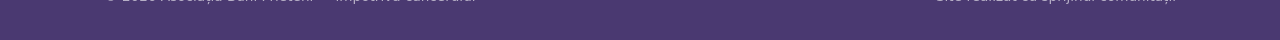
==== commit 70b3ca04: "Refactor ticker layout for seamless animation Split ticker into nested rail/track structure to enabl" ====
--- a/index.html
+++ b/index.html
@@ -135,17 +135,21 @@
     </section>
 
     <div class="impact-ticker" aria-hidden="true">
-      <div class="ticker-track">
-        <span class="ticker-item">Sprijin emoțional</span>
-        <span class="ticker-item">Informare corectă</span>
-        <span class="ticker-item">Comunitate</span>
-        <span class="ticker-item">Sprijin material</span>
-        <span class="ticker-item">Nimeni nu e singur</span>
-        <span class="ticker-item">Sprijin emoțional</span>
-        <span class="ticker-item">Informare corectă</span>
-        <span class="ticker-item">Comunitate</span>
-        <span class="ticker-item">Sprijin material</span>
-        <span class="ticker-item">Nimeni nu e singur</span>
+      <div class="ticker-rail">
+        <div class="ticker-track">
+          <span class="ticker-item">Sprijin emoțional</span>
+          <span class="ticker-item">Informare corectă</span>
+          <span class="ticker-item">Comunitate</span>
+          <span class="ticker-item">Sprijin material</span>
+          <span class="ticker-item">Nimeni nu e singur</span>
+        </div>
+        <div class="ticker-track">
+          <span class="ticker-item">Sprijin emoțional</span>
+          <span class="ticker-item">Informare corectă</span>
+          <span class="ticker-item">Comunitate</span>
+          <span class="ticker-item">Sprijin material</span>
+          <span class="ticker-item">Nimeni nu e singur</span>
+        </div>
       </div>
     </div>
 
--- a/assets/css/style.css
+++ b/assets/css/style.css
@@ -283,47 +283,16 @@
   isolation: isolate;
 }
 
-.hero::after,
-.hero::before {
+/* Organic wave divider at the base of the hero, blending into the next section */
+.hero::after {
   content: "";
   position: absolute;
-  border-radius: 50%;
-}
-
-.hero::after {
-  right: -10%;
-  bottom: -30%;
-  width: 480px;
-  height: 480px;
-  background: rgba(94, 52, 88, 0.4);
-}
-
-.hero::before {
   left: -8%;
-  top: -22%;
-  width: 300px;
-  height: 300px;
-  background: rgba(255, 255, 255, 0.07);
-}
-
-@media (prefers-reduced-motion: no-preference) {
-  .hero::after {
-    animation: floatBlobA 12s ease-in-out infinite alternate;
-  }
-
-  .hero::before {
-    animation: floatBlobB 14s ease-in-out infinite alternate;
-  }
-}
-
-@keyframes floatBlobA {
-  from { transform: translate(0, 0) scale(1); }
-  to { transform: translate(-18px, -26px) scale(1.06); }
-}
-
-@keyframes floatBlobB {
-  from { transform: translate(0, 0) scale(1); }
-  to { transform: translate(20px, 16px) scale(1.08); }
+  right: -8%;
+  bottom: -1px;
+  height: 70px;
+  background: var(--color-bg);
+  border-radius: 55% 45% 0 0 / 100% 100% 0 0;
 }
 
 .hero .container {
@@ -361,7 +330,7 @@
 }
 
 .page-hero {
-  padding: 3.5rem 0;
+  padding: 3.5rem 0 4.5rem;
 }
 
 /* Inner-page heroes align their content with the rest of the page (flush left)
@@ -1031,26 +1000,28 @@
   padding: 1.1rem 0;
 }
 
-.ticker-track {
+.ticker-rail {
   display: flex;
   width: max-content;
-  gap: 3rem;
-  white-space: nowrap;
 }
 
 @media (prefers-reduced-motion: no-preference) {
-  .ticker-track {
+  .ticker-rail {
     animation: tickerScroll 28s linear infinite;
-  }
-
-  .impact-ticker:hover .ticker-track {
-    animation-play-state: paused;
   }
 }
 
 @keyframes tickerScroll {
   from { transform: translateX(0); }
   to { transform: translateX(-50%); }
+}
+
+.ticker-track {
+  display: flex;
+  flex-shrink: 0;
+  gap: 3rem;
+  padding-right: 3rem;
+  white-space: nowrap;
 }
 
 .ticker-item {
